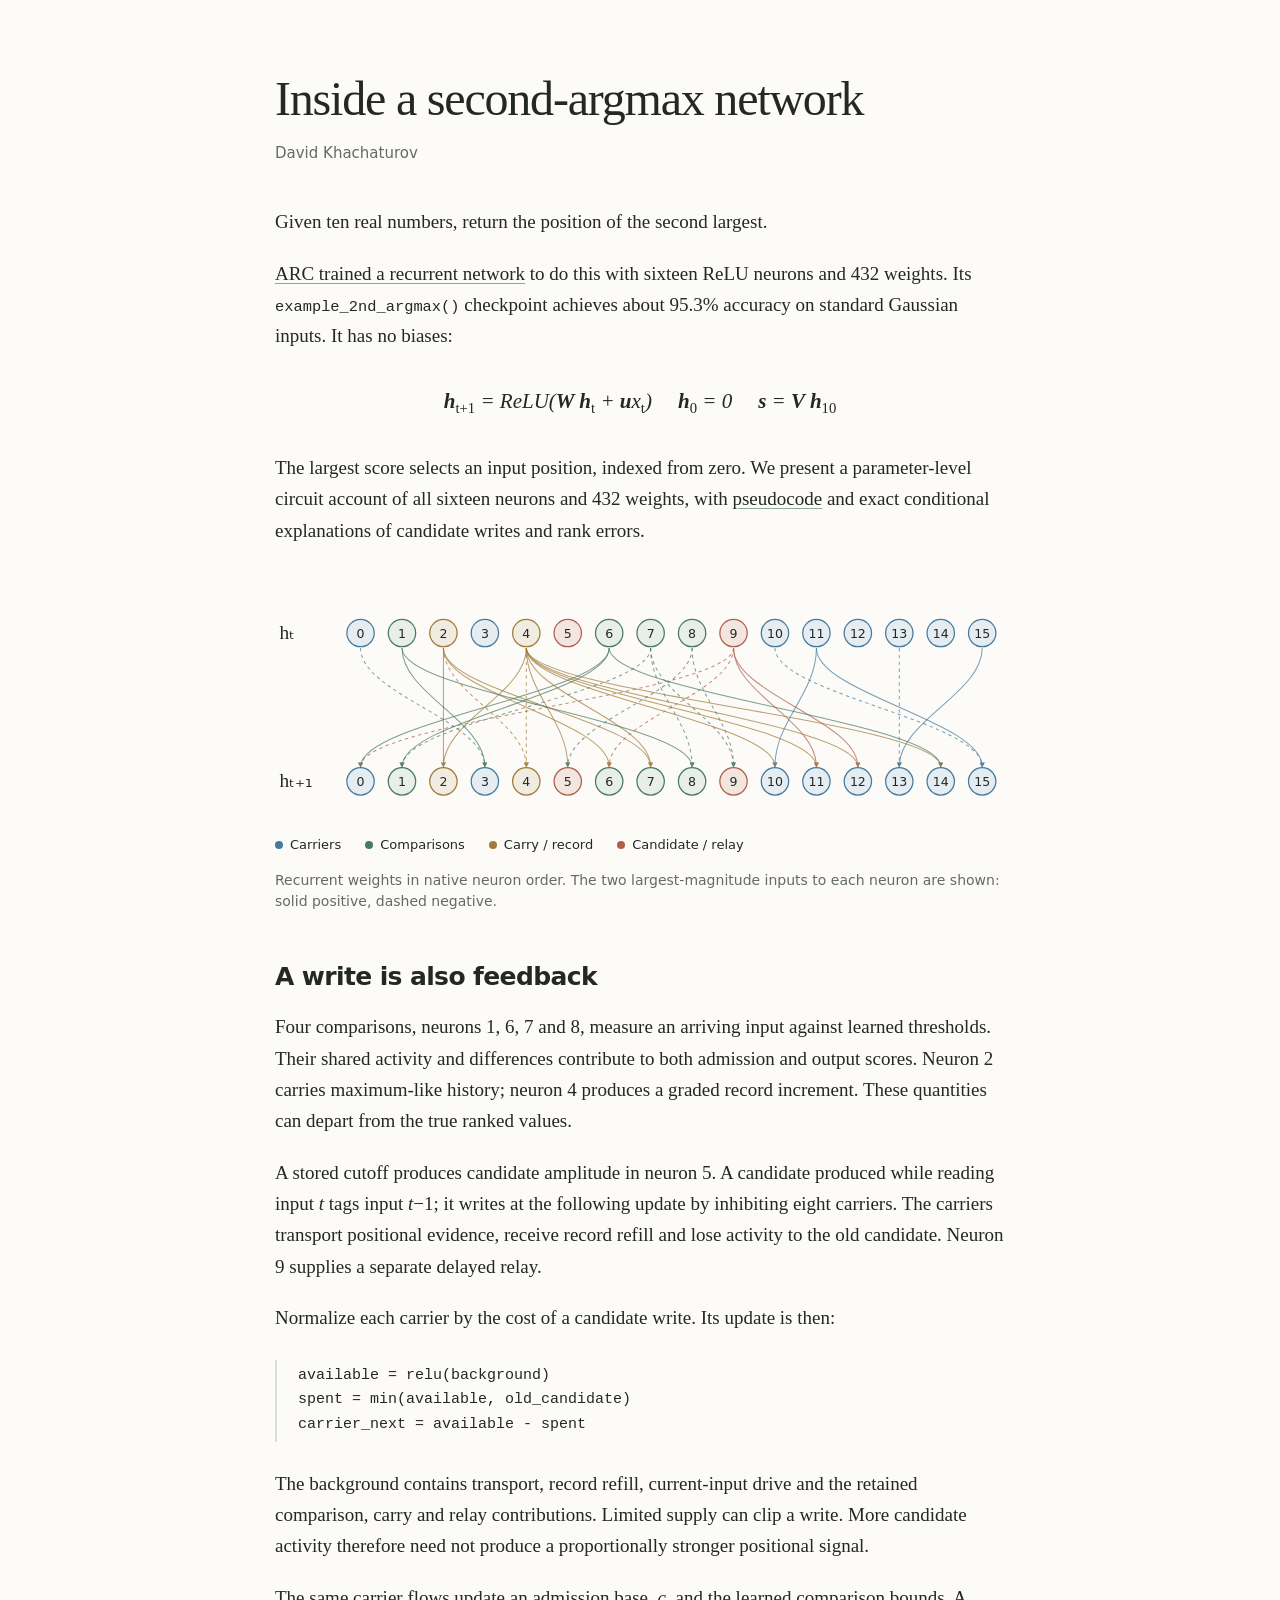
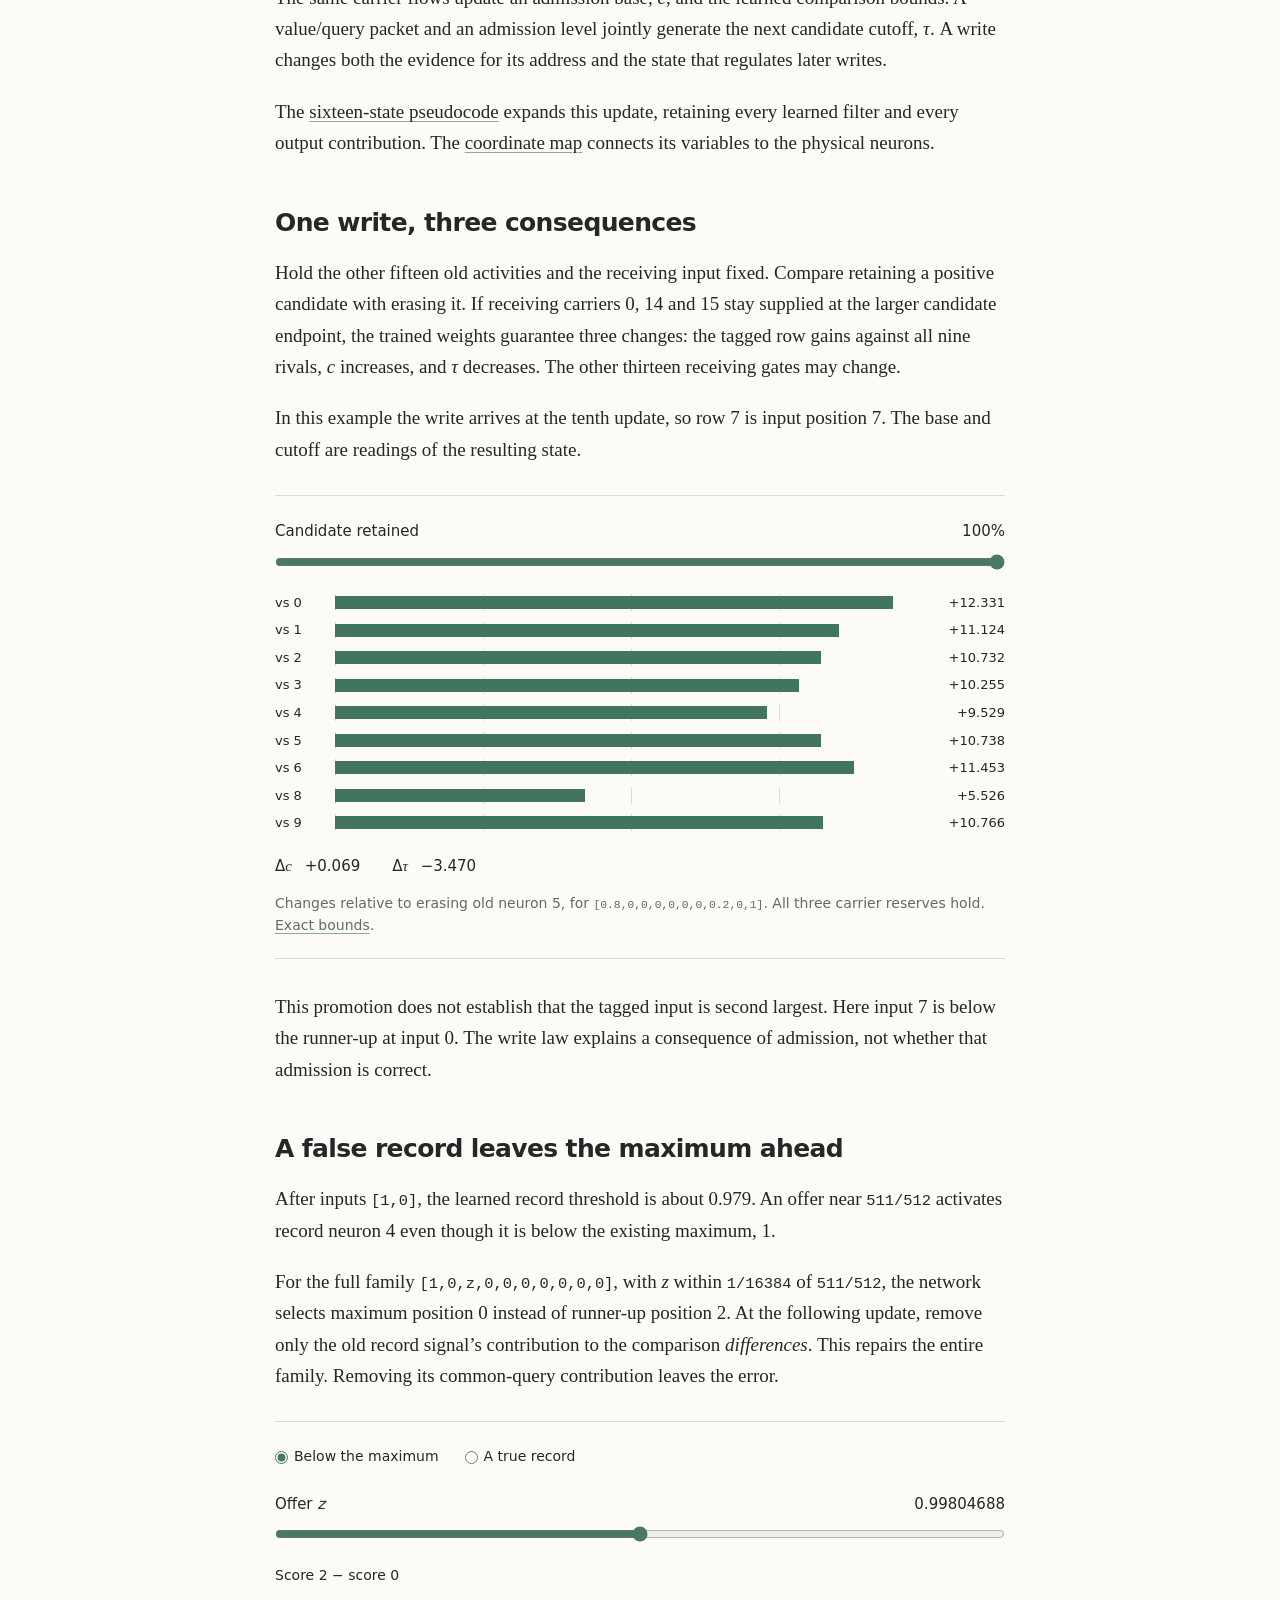
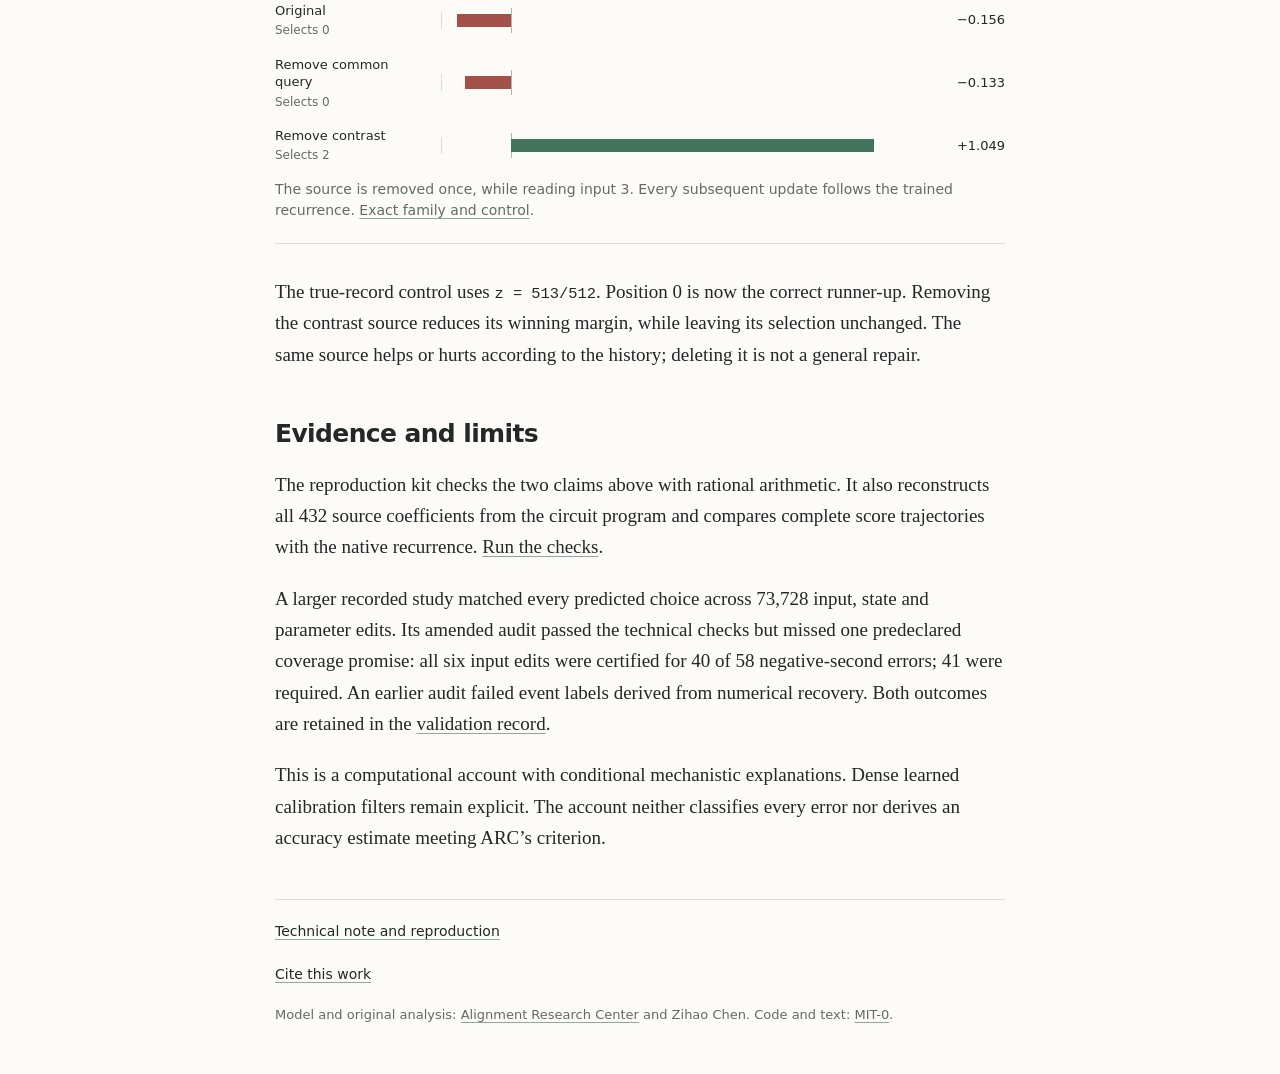
==== index.html @ 30d35ba6 "Prepare circuit account for publication" ====
<!doctype html>
<html lang="en">
<head>
  <meta charset="utf-8">
  <meta name="viewport" content="width=device-width, initial-scale=1">
  <meta name="description" content="A circuit account of ARC's 432-parameter recurrent network, with two causal experiments and exact conditional proofs.">
  <title>Inside a second-argmax network</title>
  <link rel="stylesheet" href="assets/style.css?v=3">
  <script type="module" src="assets/article.mjs?v=1"></script>
</head>
<body>
<main>
  <header>
    <h1>Inside a second-argmax network</h1>
    <p class="byline">David Khachaturov</p>
  </header>

  <p>Given ten real numbers, return the position of the second largest.</p>
  <p><a href="https://www.alignment.org/blog/algzoo-uninterpreted-models-with-fewer-than-1-500-parameters/">ARC trained a recurrent network</a> to do this with sixteen ReLU neurons and 432 weights. Its <code>example_2nd_argmax()</code> checkpoint achieves about 95.3% accuracy on standard Gaussian inputs. It has no biases:</p>
  <div class="equation" role="math" aria-label="h at t plus one equals ReLU of W h at t plus u x at t. Initial state zero. Scores equal V h after ten inputs.">
    <span><b>h</b><sub>t+1</sub> = ReLU(<b>W h</b><sub>t</sub> + <b>u</b>x<sub>t</sub>)</span>
    <span><b>h</b><sub>0</sub> = 0</span>
    <span><b>s</b> = <b>V h</b><sub>10</sub></span>
  </div>
  <p>The largest score selects an input position, indexed from zero. We present a parameter-level circuit account of all sixteen neurons and 432 weights, with <a href="pseudocode.html">pseudocode</a> and exact conditional explanations of candidate writes and rank errors.</p>

  <figure class="circuit-figure">
    <img src="assets/recurrent.svg" width="640" height="220" alt="The sixteen neurons in native order at two consecutive updates, connected by their two largest incoming recurrent weights. Solid arrows are positive and dashed arrows negative.">
    <ul class="legend" aria-label="Neuron roles">
      <li><i class="carrier"></i>Carriers</li>
      <li><i class="comparison"></i>Comparisons</li>
      <li><i class="memory"></i>Carry / record</li>
      <li><i class="candidate"></i>Candidate / relay</li>
    </ul>
    <figcaption>Recurrent weights in native neuron order. The two largest-magnitude inputs to each neuron are shown: solid positive, dashed negative.</figcaption>
  </figure>

  <h2>A write is also feedback</h2>
  <p>Four comparisons, neurons 1, 6, 7 and 8, measure an arriving input against learned thresholds. Their shared activity and differences contribute to both admission and output scores. Neuron 2 carries maximum-like history; neuron 4 produces a graded record increment. These quantities can depart from the true ranked values.</p>
  <p>A stored cutoff produces candidate amplitude in neuron 5. A candidate produced while reading input <i>t</i> tags input <i>t</i>−1; it writes at the following update by inhibiting eight carriers. The carriers transport positional evidence, receive record refill and lose activity to the old candidate. Neuron 9 supplies a separate delayed relay.</p>

  <p>Normalize each carrier by the cost of a candidate write. Its update is then:</p>
  <pre><code>available = relu(background)
spent = min(available, old_candidate)
carrier_next = available - spent</code></pre>
  <p>The background contains transport, record refill, current-input drive and the retained comparison, carry and relay contributions. Limited supply can clip a write. More candidate activity therefore need not produce a proportionally stronger positional signal.</p>
  <p>The same carrier flows update an admission base, <i>c</i>, and the learned comparison bounds. A value/query packet and an admission level jointly generate the next candidate cutoff, <i>τ</i>. A write changes both the evidence for its address and the state that regulates later writes.</p>
  <p>The <a href="pseudocode.html">sixteen-state pseudocode</a> expands this update, retaining every learned filter and every output contribution. The <a href="technical.html#coordinates">coordinate map</a> connects its variables to the physical neurons.</p>

  <h2>One write, three consequences</h2>
  <p>Hold the other fifteen old activities and the receiving input fixed. Compare retaining a positive candidate with erasing it. If receiving carriers 0, 14 and 15 stay supplied at the larger candidate endpoint, the trained weights guarantee three changes: the tagged row gains against all nine rivals, <i>c</i> increases, and <i>τ</i> decreases. The other thirteen receiving gates may change.</p>
  <p>In this example the write arrives at the tenth update, so row 7 is input position 7. The base and cutoff are readings of the resulting state.</p>

  <figure class="experiment" id="write-example">
    <div class="control-line">
      <label for="retention">Candidate retained</label>
      <output id="retention-value" for="retention">100%</output>
    </div>
    <input id="retention" type="range" min="0" max="100" value="100" step="1">
    <div id="write-chart" class="bar-chart" aria-label="Changes in row seven's margin against all nine other outputs"></div>
    <p class="field-readings"><span>Δ<i>c</i> <output id="base-change"></output></span><span>Δ<i>τ</i> <output id="cutoff-change"></output></span></p>
    <figcaption>Changes relative to erasing old neuron 5, for <code>[0.8,0,0,0,0,0,0,0.2,0,1]</code>. All three carrier reserves hold. <a href="technical.html#write-law">Exact bounds</a>.</figcaption>
    <noscript><p>The proof and fixed examples are available in the reproduction kit. JavaScript enables the controls.</p></noscript>
  </figure>

  <p>This promotion does not establish that the tagged input is second largest. Here input 7 is below the runner-up at input 0. The write law explains a consequence of admission, not whether that admission is correct.</p>

  <h2>A false record leaves the maximum ahead</h2>
  <p>After inputs <code>[1,0]</code>, the learned record threshold is about 0.979. An offer near <code>511/512</code> activates record neuron 4 even though it is below the existing maximum, 1.</p>
  <p>For the full family <code>[1,0,z,0,0,0,0,0,0,0]</code>, with <i>z</i> within <code>1/16384</code> of <code>511/512</code>, the network selects maximum position 0 instead of runner-up position 2. At the following update, remove only the old record signal’s contribution to the comparison <em>differences</em>. This repairs the entire family. Removing its common-query contribution leaves the error.</p>

  <figure class="experiment" id="record-example">
    <fieldset class="case-picker">
      <legend class="visually-hidden">Offer type</legend>
      <label><input type="radio" name="offer-case" value="false" checked>Below the maximum</label>
      <label><input type="radio" name="offer-case" value="true">A true record</label>
    </fieldset>
    <div class="control-line">
      <label for="offer">Offer <i>z</i></label>
      <output id="offer-value" for="offer">0.99804688</output>
    </div>
    <input id="offer" type="range" min="-1" max="1" value="0" step="0.01">
    <p class="chart-caption" id="record-margin-label">Score 2 − score 0</p>
    <div id="record-chart" class="bar-chart policy-chart" aria-label="Original, common-query-cut and contrast-cut outcomes"></div>
    <figcaption>The source is removed once, while reading input 3. Every subsequent update follows the trained recurrence. <a href="technical.html#false-record">Exact family and control</a>.</figcaption>
  </figure>

  <p>The true-record control uses <code>z = 513/512</code>. Position 0 is now the correct runner-up. Removing the contrast source reduces its winning margin, while leaving its selection unchanged. The same source helps or hurts according to the history; deleting it is not a general repair.</p>

  <h2>Evidence and limits</h2>
  <p>The reproduction kit checks the two claims above with rational arithmetic. It also reconstructs all 432 source coefficients from the circuit program and compares complete score trajectories with the native recurrence. <a href="technical.html#reproduce">Run the checks</a>.</p>
  <p>A larger recorded study matched every predicted choice across 73,728 input, state and parameter edits. Its amended audit passed the technical checks but missed one predeclared coverage promise: all six input edits were certified for 40 of 58 negative-second errors; 41 were required. An earlier audit failed event labels derived from numerical recovery. Both outcomes are retained in the <a href="technical.html#validation">validation record</a>.</p>
  <p>This is a computational account with conditional mechanistic explanations. Dense learned calibration filters remain explicit. The account neither classifies every error nor derives an accuracy estimate meeting ARC’s criterion.</p>

  <footer>
    <p><a href="technical.html">Technical note and reproduction</a></p>
    <details class="citation" id="citation">
      <summary>Cite this work</summary>
      <pre id="citation-text"><code>@misc{khachaturov2026secondargmax,
  author = {Khachaturov, David},
  title = {Inside a second-argmax network},
  year = {2026},
  howpublished = {Code and research note}
}</code></pre>
      <button id="copy-citation" type="button">Copy BibTeX</button>
      <a href="CITATION.bib" download>Download</a>
      <span id="citation-status" role="status"></span>
    </details>
    <p class="source-note">Model and original analysis: <a href="https://github.com/alignment-research-center/alg-zoo">Alignment Research Center</a> and Zihao Chen. Code and text: <a href="LICENSE">MIT-0</a>.</p>
  </footer>
</main>
</body>
</html>
---- assets/style.css ----
:root{color-scheme:light;--paper:#fcfbf8;--ink:#232826;--muted:#646a65;--line:#d9ddd6;--carrier:#447a9c;--comparison:#497963;--memory:#a17b38;--candidate:#b05e4d;--positive:#42755d;--negative:#a35048}
*{box-sizing:border-box}
html{background:var(--paper);scroll-behavior:auto}
body{margin:0;color:var(--ink);font:19px/1.65 Georgia,"Times New Roman",serif;text-rendering:optimizeLegibility}
main{width:min(100% - 44px,730px);margin:72px auto 48px}
header{margin-bottom:42px}
h1{font-size:clamp(34px,5.5vw,48px);font-weight:normal;line-height:1.12;letter-spacing:-.025em;margin:0 0 16px;max-width:680px}
.byline{font:15px/1.5 system-ui,sans-serif;color:var(--muted);margin:0}
h2{font:600 25px/1.3 system-ui,sans-serif;letter-spacing:-.025em;margin:48px 0 18px}
p{margin:0 0 20px}
a{color:inherit;text-decoration-thickness:1px;text-underline-offset:3px;text-decoration-color:#8eaaa0}
a:hover{text-decoration-color:var(--ink)}
a:focus-visible,button:focus-visible,input:focus-visible,summary:focus-visible{outline:2px solid var(--comparison);outline-offset:5px}
code{font: .81em/1.5 ui-monospace,SFMono-Regular,Consolas,monospace;overflow-wrap:anywhere}
pre{font:15px/1.65 ui-monospace,SFMono-Regular,Consolas,monospace;border-left:2px solid var(--line);margin:26px 0;padding:4px 0 4px 21px;overflow-x:auto}
pre code{font:inherit;overflow-wrap:normal}
.equation{display:flex;justify-content:center;align-items:baseline;flex-wrap:wrap;gap:12px 26px;margin:32px 0;font-size:21px;font-style:italic}
.equation span{white-space:nowrap}
.equation b{font-weight:600}.equation sub{font-size:.7em;font-style:normal}
figure{margin:30px 0 32px}
figcaption{font:14px/1.55 system-ui,sans-serif;color:var(--muted);margin-top:15px}
.circuit-figure img{width:100%;height:auto;display:block}
.legend{display:flex;gap:9px 24px;flex-wrap:wrap;list-style:none;margin:8px 0 0;padding:0;font:13px/1.5 system-ui,sans-serif}
.legend li{display:flex;gap:7px;align-items:center}
.legend i{display:block;width:8px;height:8px;border-radius:50%;background:var(--carrier)}
.legend .comparison{background:var(--comparison)}.legend .memory{background:var(--memory)}.legend .candidate{background:var(--candidate)}
.experiment{font-family:system-ui,sans-serif;border-top:1px solid var(--line);border-bottom:1px solid var(--line);padding:23px 0 21px}
.control-line{display:flex;align-items:baseline;justify-content:space-between;gap:14px;font-size:15px;margin-bottom:7px}
output,.value{font-variant-numeric:tabular-nums}
input[type=range]{display:block;width:100%;margin:10px 0 24px;accent-color:var(--comparison);cursor:pointer}
input[type=range][hidden]{display:none}
.bar-chart{display:grid;gap:10px;margin:0}
.bar-row{display:grid;grid-template-columns:48px minmax(0,1fr) 66px;align-items:center;gap:12px;font-size:13px;line-height:1.35}
.bar-track{position:relative;height:17px;background:linear-gradient(to right,var(--line) 1px,transparent 1px);background-size:25% 100%}
.bar-fill{position:absolute;top:2px;height:13px;background:var(--positive);min-width:0}
.bar-fill.negative{background:var(--negative)}
.bar-row .value{text-align:right}
.field-readings{display:flex;flex-wrap:wrap;gap:12px 32px;font-size:15px;margin:22px 0 0}
.field-readings output{margin-left:8px}
.field-readings i{font-family:Georgia,serif}
.case-picker{display:flex;flex-wrap:wrap;gap:12px 26px;border:0;padding:0;margin:0 0 23px;font-size:14px}
.case-picker label{display:flex;align-items:center;gap:6px;cursor:pointer}
input[type=radio]{accent-color:var(--comparison);margin:0}
.chart-caption{font:14px/1.4 system-ui,sans-serif;margin:0 0 16px}
.policy-chart{gap:17px}
.policy-chart .bar-row{grid-template-columns:154px minmax(0,1fr) 68px}
.policy-chart .bar-track{background:none;border-left:1px solid var(--line)}
.zero-line{position:absolute;width:1px;top:-4px;bottom:-4px;background:#aeb6af}
.policy-label small{display:block;color:var(--muted);font-size:12px;margin-top:3px}
footer{border-top:1px solid var(--line);margin-top:46px;padding-top:20px;font:14px/1.6 system-ui,sans-serif}
footer p{margin:0 0 20px}
.citation{margin:0 0 20px}
summary{cursor:pointer;text-decoration:underline;text-decoration-color:#8eaaa0;text-underline-offset:3px;list-style:none;width:fit-content}
summary::-webkit-details-marker{display:none}
.citation pre{font-size:12px;white-space:pre-wrap;overflow-wrap:anywhere;margin:18px 0 14px;padding-left:14px}
button{font:inherit;color:inherit;background:none;border:0;text-decoration:underline;text-decoration-color:#8eaaa0;text-underline-offset:3px;cursor:pointer;padding:0;margin-right:15px}
#citation-status{margin-left:10px;color:var(--muted)}
.source-note{color:var(--muted);font-size:13px;margin-bottom:0}
.visually-hidden{position:absolute;width:1px;height:1px;padding:0;margin:-1px;overflow:hidden;clip:rect(0,0,0,0);white-space:nowrap;border:0}
.load-error{color:var(--negative);font-size:15px;line-height:1.5}
.technical h1{font-size:36px}.technical h2{font-size:23px}.technical h3{font:600 18px/1.4 system-ui,sans-serif;margin:30px 0 12px}
.technical table{border-collapse:collapse;font:14px/1.5 system-ui,sans-serif;width:100%;margin:22px 0}
.technical th,.technical td{text-align:left;vertical-align:top;border-bottom:1px solid var(--line);padding:9px 10px 9px 0}
.technical th{font-weight:600}.technical td:last-child,.technical th:last-child{padding-right:0}
.pseudocode pre{font-size:14px;line-height:1.7}
@media(max-width:520px){body{font-size:18px}main{width:calc(100% - 36px);margin:38px auto}header{margin-bottom:32px}h2{font-size:23px;margin-top:38px}.equation{font-size:18px;gap:8px 17px}.bar-row{grid-template-columns:42px minmax(0,1fr) 58px;gap:8px;font-size:12px}.policy-chart .bar-row{grid-template-columns:110px minmax(0,1fr) 58px}.legend{gap:8px 18px}.experiment{padding:20px 0}.technical table{font-size:12px}}
@media(prefers-reduced-motion:reduce){html{scroll-behavior:auto}}
@media print{body{background:white;font-size:12pt}main{width:100%;margin:0}h1{font-size:27pt}h2{break-after:avoid;font-size:17pt}figure{break-inside:avoid}.control-line,input[type=range],.case-picker,button{display:none}a{color:inherit}.citation{display:block}}
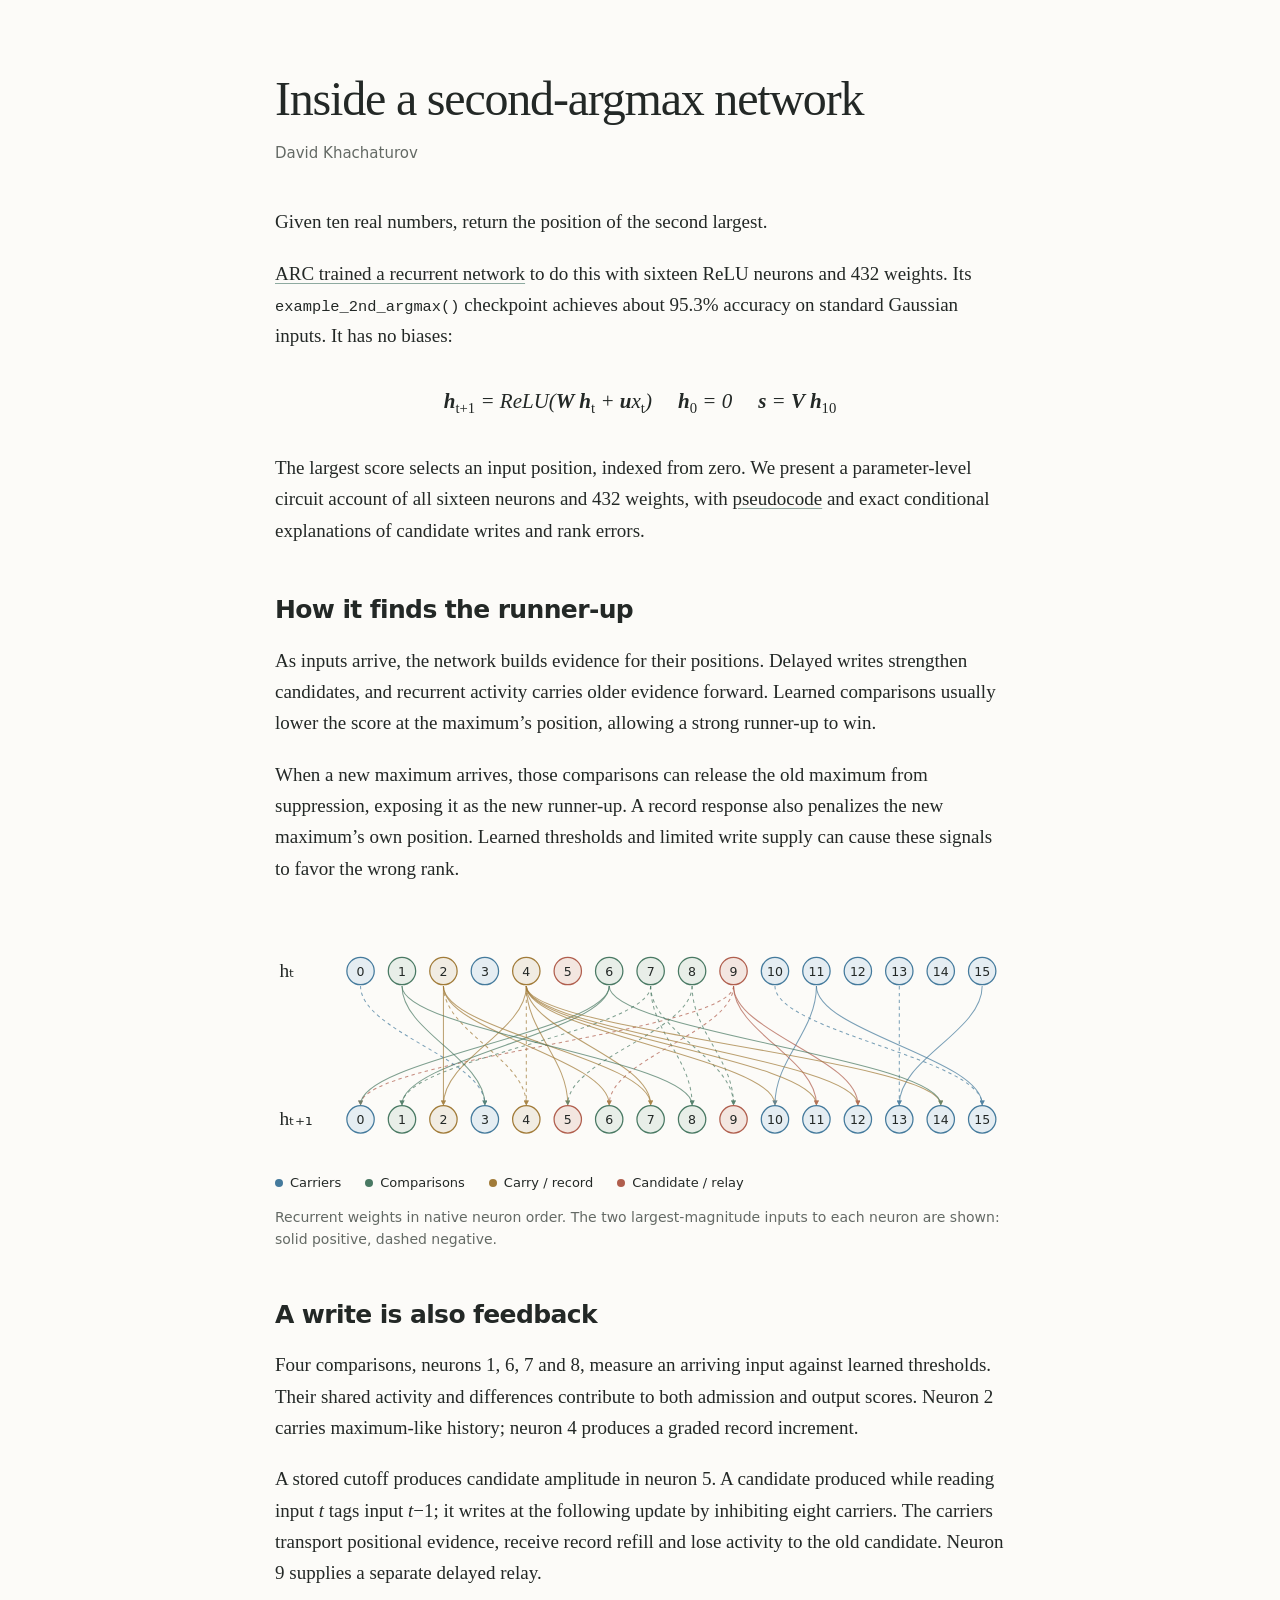
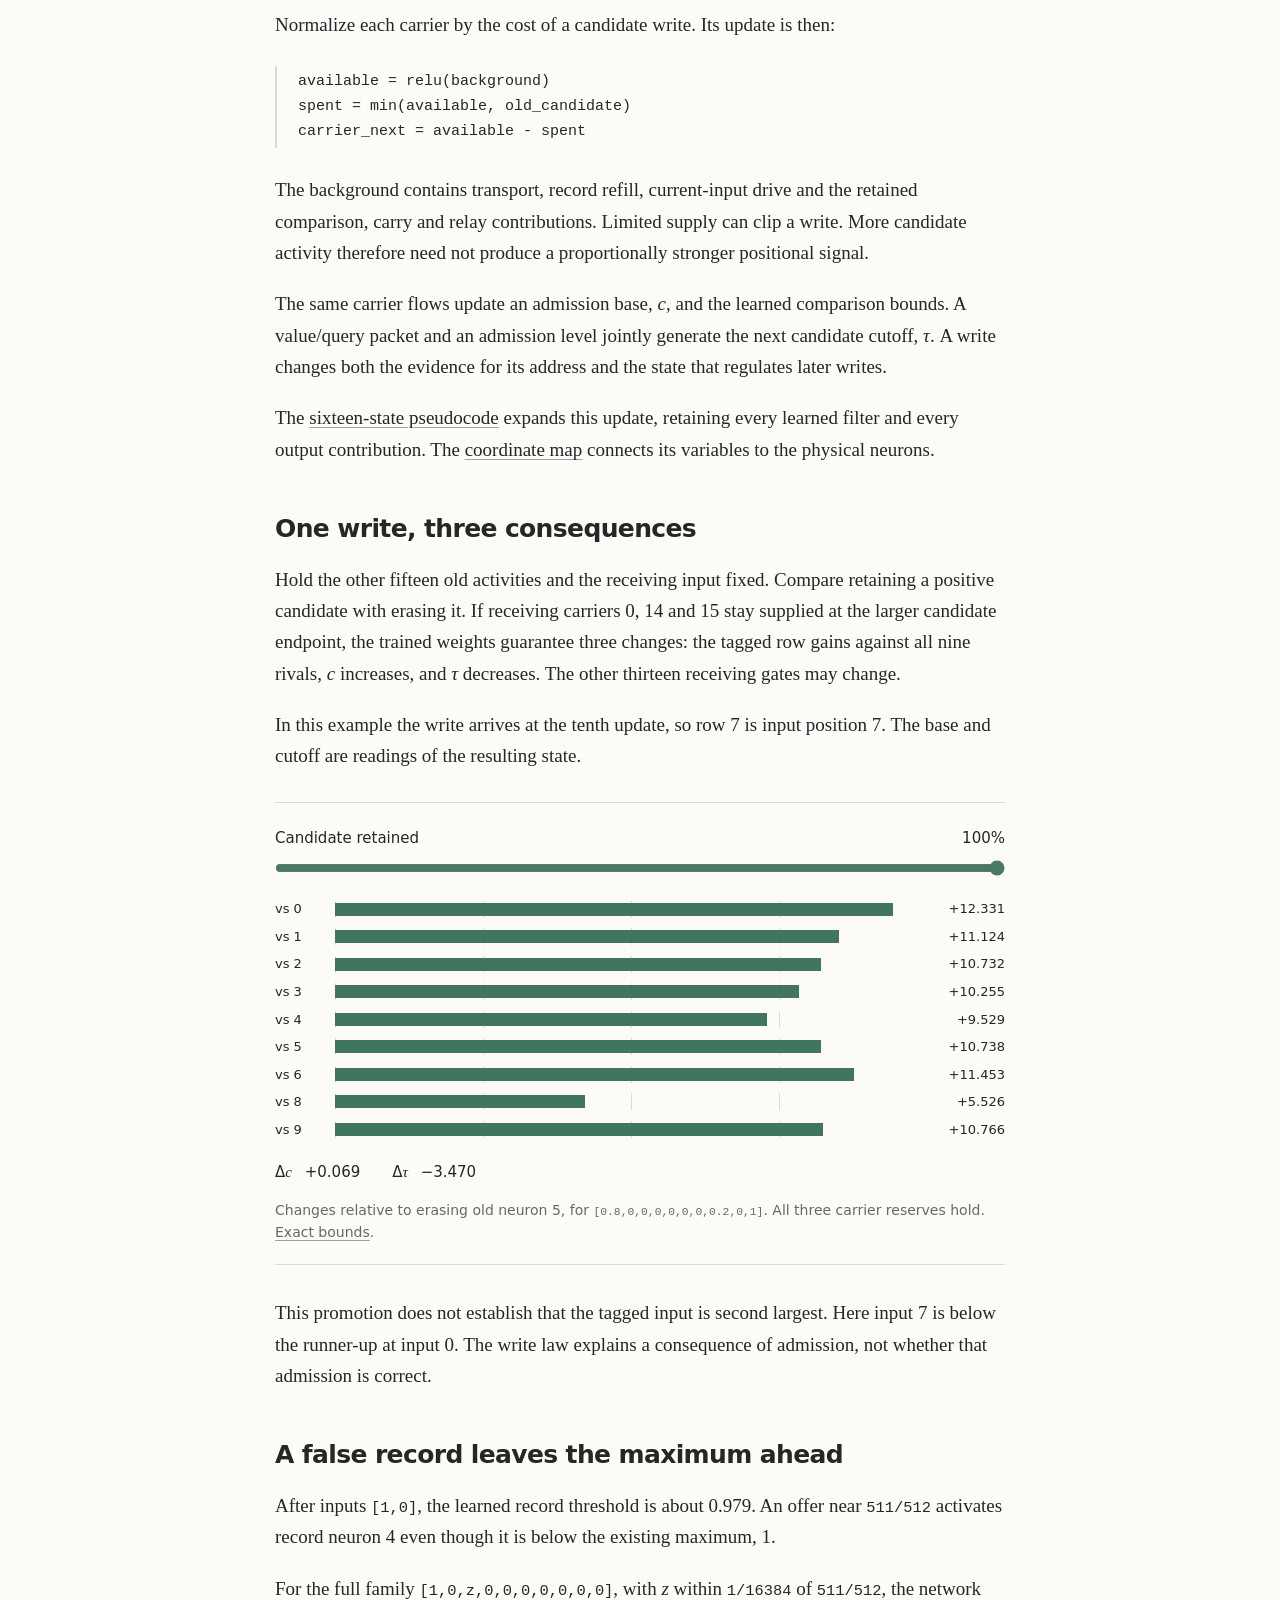
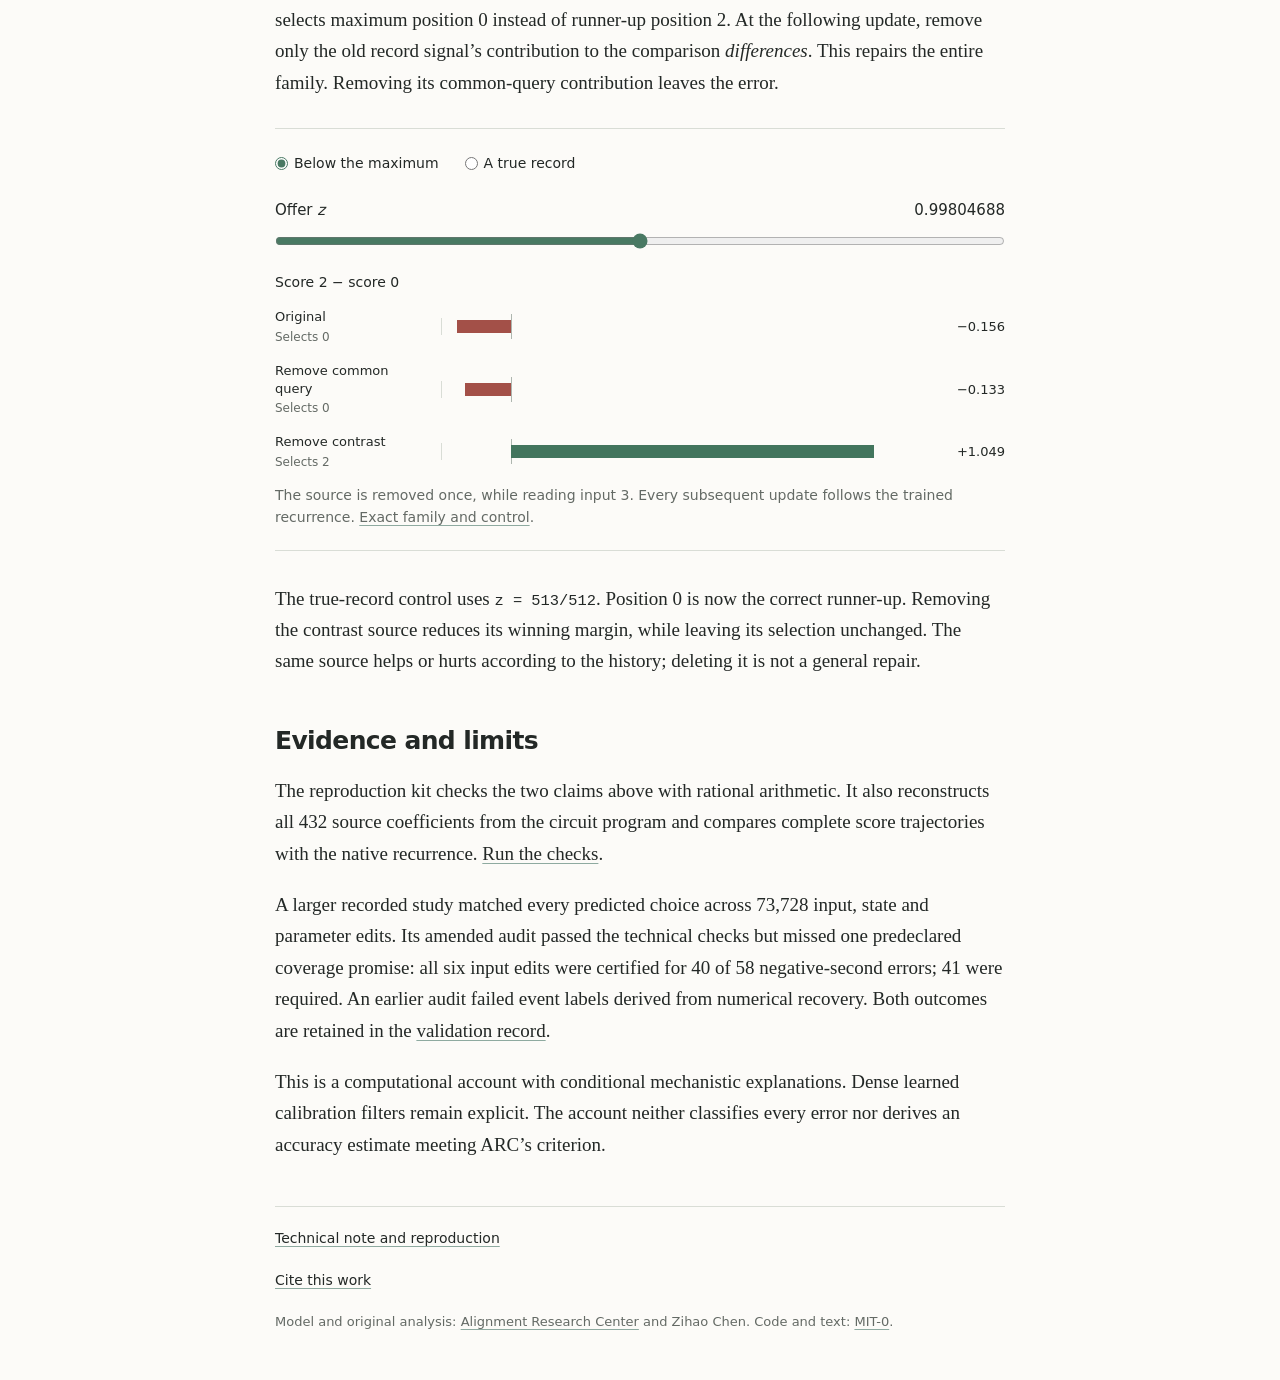
==== commit d13d8a34: "Explain ranking strategy before circuit details" ====
--- a/index.html
+++ b/index.html
@@ -24,6 +24,10 @@
   </div>
   <p>The largest score selects an input position, indexed from zero. We present a parameter-level circuit account of all sixteen neurons and 432 weights, with <a href="pseudocode.html">pseudocode</a> and exact conditional explanations of candidate writes and rank errors.</p>
 
+  <h2 id="overview">How it finds the runner-up</h2>
+  <p>As inputs arrive, the network builds evidence for their positions. Delayed writes strengthen candidates, and recurrent activity carries older evidence forward. Learned comparisons usually lower the score at the maximum’s position, allowing a strong runner-up to win.</p>
+  <p>When a new maximum arrives, those comparisons can release the old maximum from suppression, exposing it as the new runner-up. A record response also penalizes the new maximum’s own position. Learned thresholds and limited write supply can cause these signals to favor the wrong rank.</p>
+
   <figure class="circuit-figure">
     <img src="assets/recurrent.svg" width="640" height="220" alt="The sixteen neurons in native order at two consecutive updates, connected by their two largest incoming recurrent weights. Solid arrows are positive and dashed arrows negative.">
     <ul class="legend" aria-label="Neuron roles">
@@ -36,7 +40,7 @@
   </figure>
 
   <h2>A write is also feedback</h2>
-  <p>Four comparisons, neurons 1, 6, 7 and 8, measure an arriving input against learned thresholds. Their shared activity and differences contribute to both admission and output scores. Neuron 2 carries maximum-like history; neuron 4 produces a graded record increment. These quantities can depart from the true ranked values.</p>
+  <p>Four comparisons, neurons 1, 6, 7 and 8, measure an arriving input against learned thresholds. Their shared activity and differences contribute to both admission and output scores. Neuron 2 carries maximum-like history; neuron 4 produces a graded record increment.</p>
   <p>A stored cutoff produces candidate amplitude in neuron 5. A candidate produced while reading input <i>t</i> tags input <i>t</i>−1; it writes at the following update by inhibiting eight carriers. The carriers transport positional evidence, receive record refill and lose activity to the old candidate. Neuron 9 supplies a separate delayed relay.</p>
 
   <p>Normalize each carrier by the cost of a candidate write. Its update is then:</p>
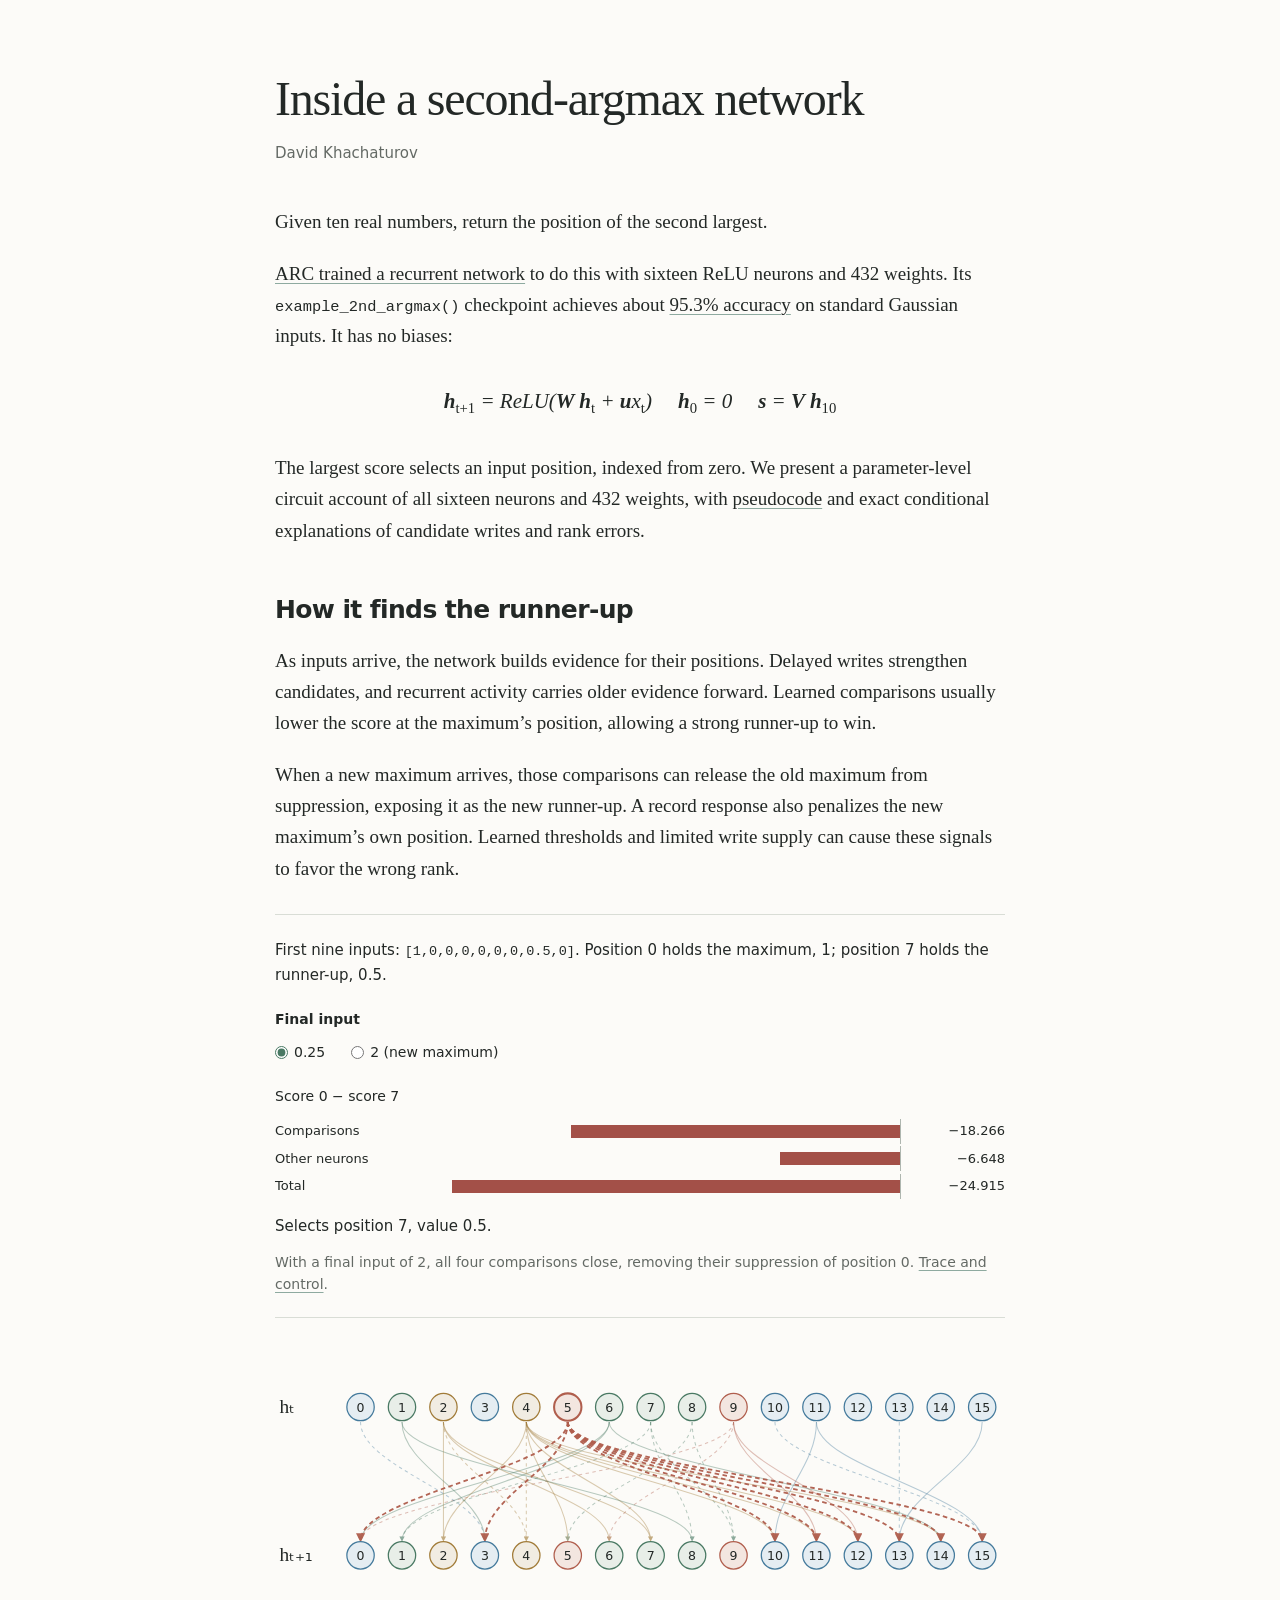
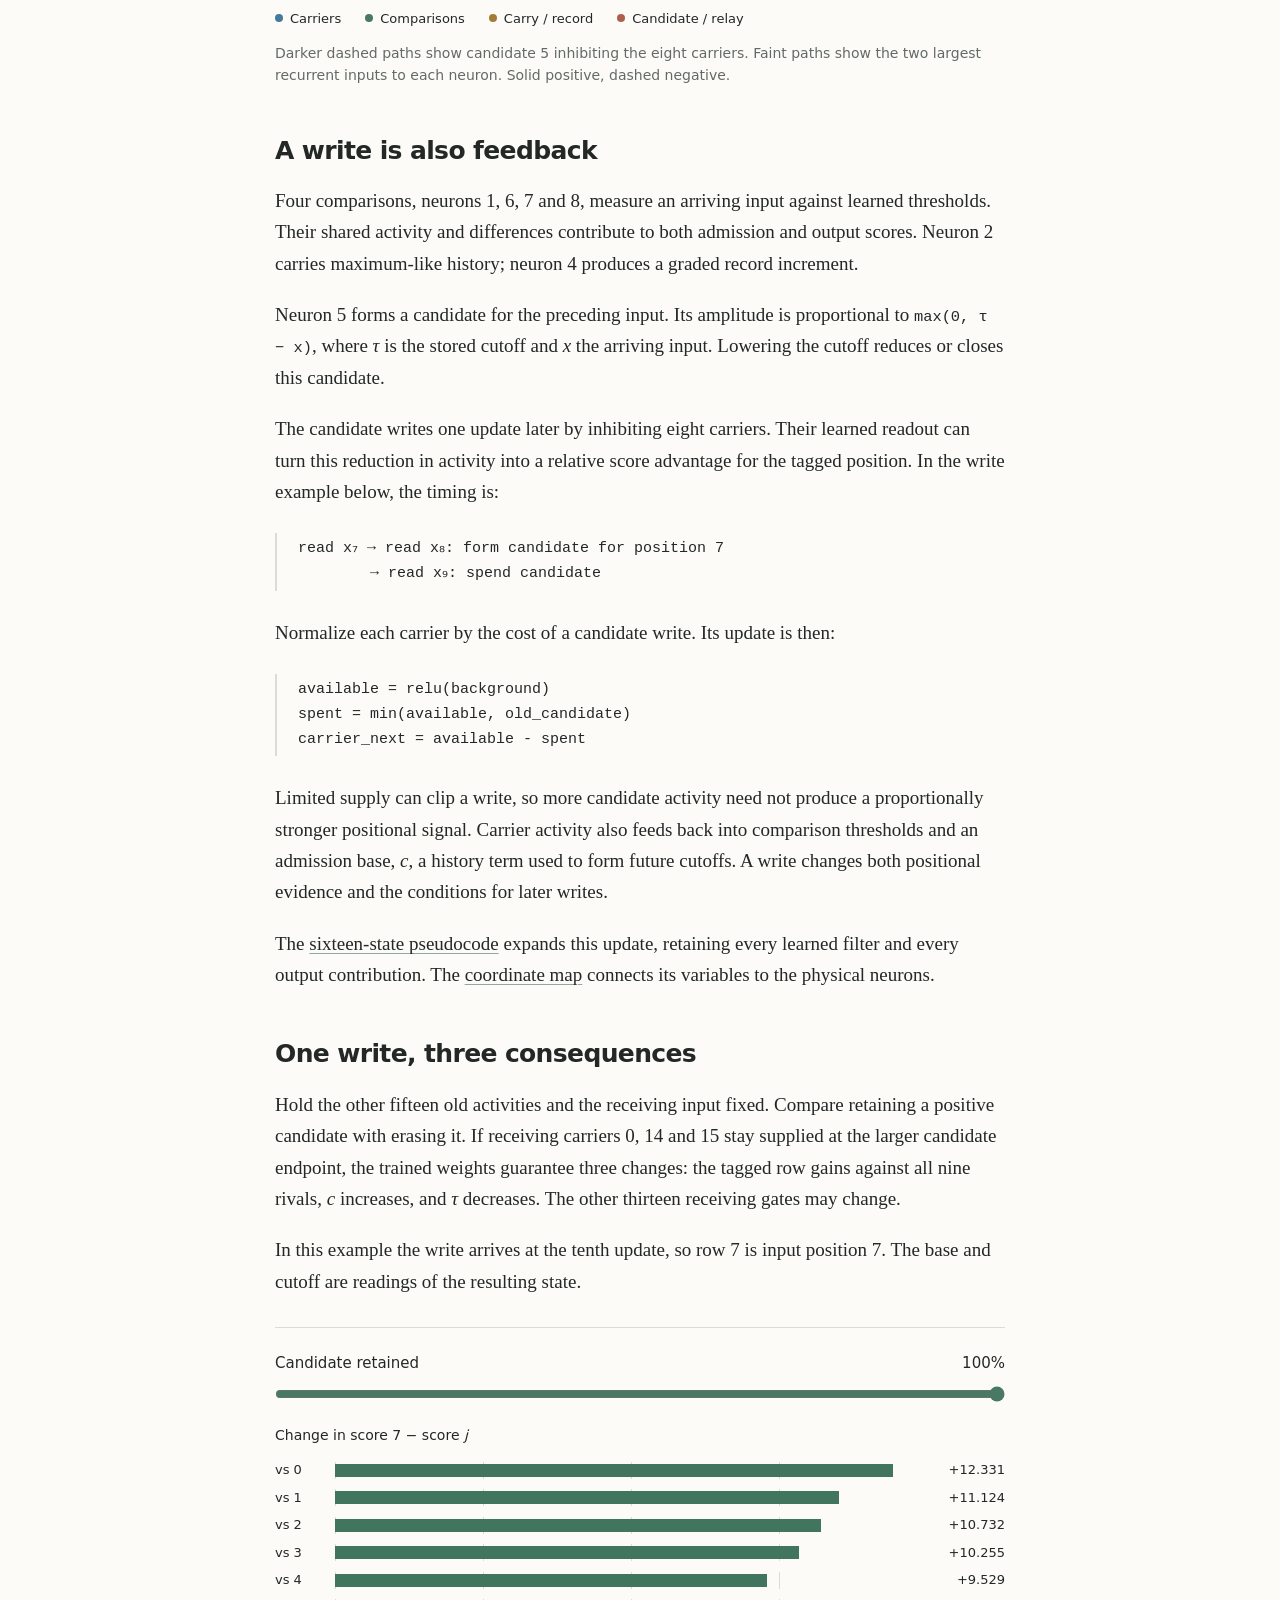
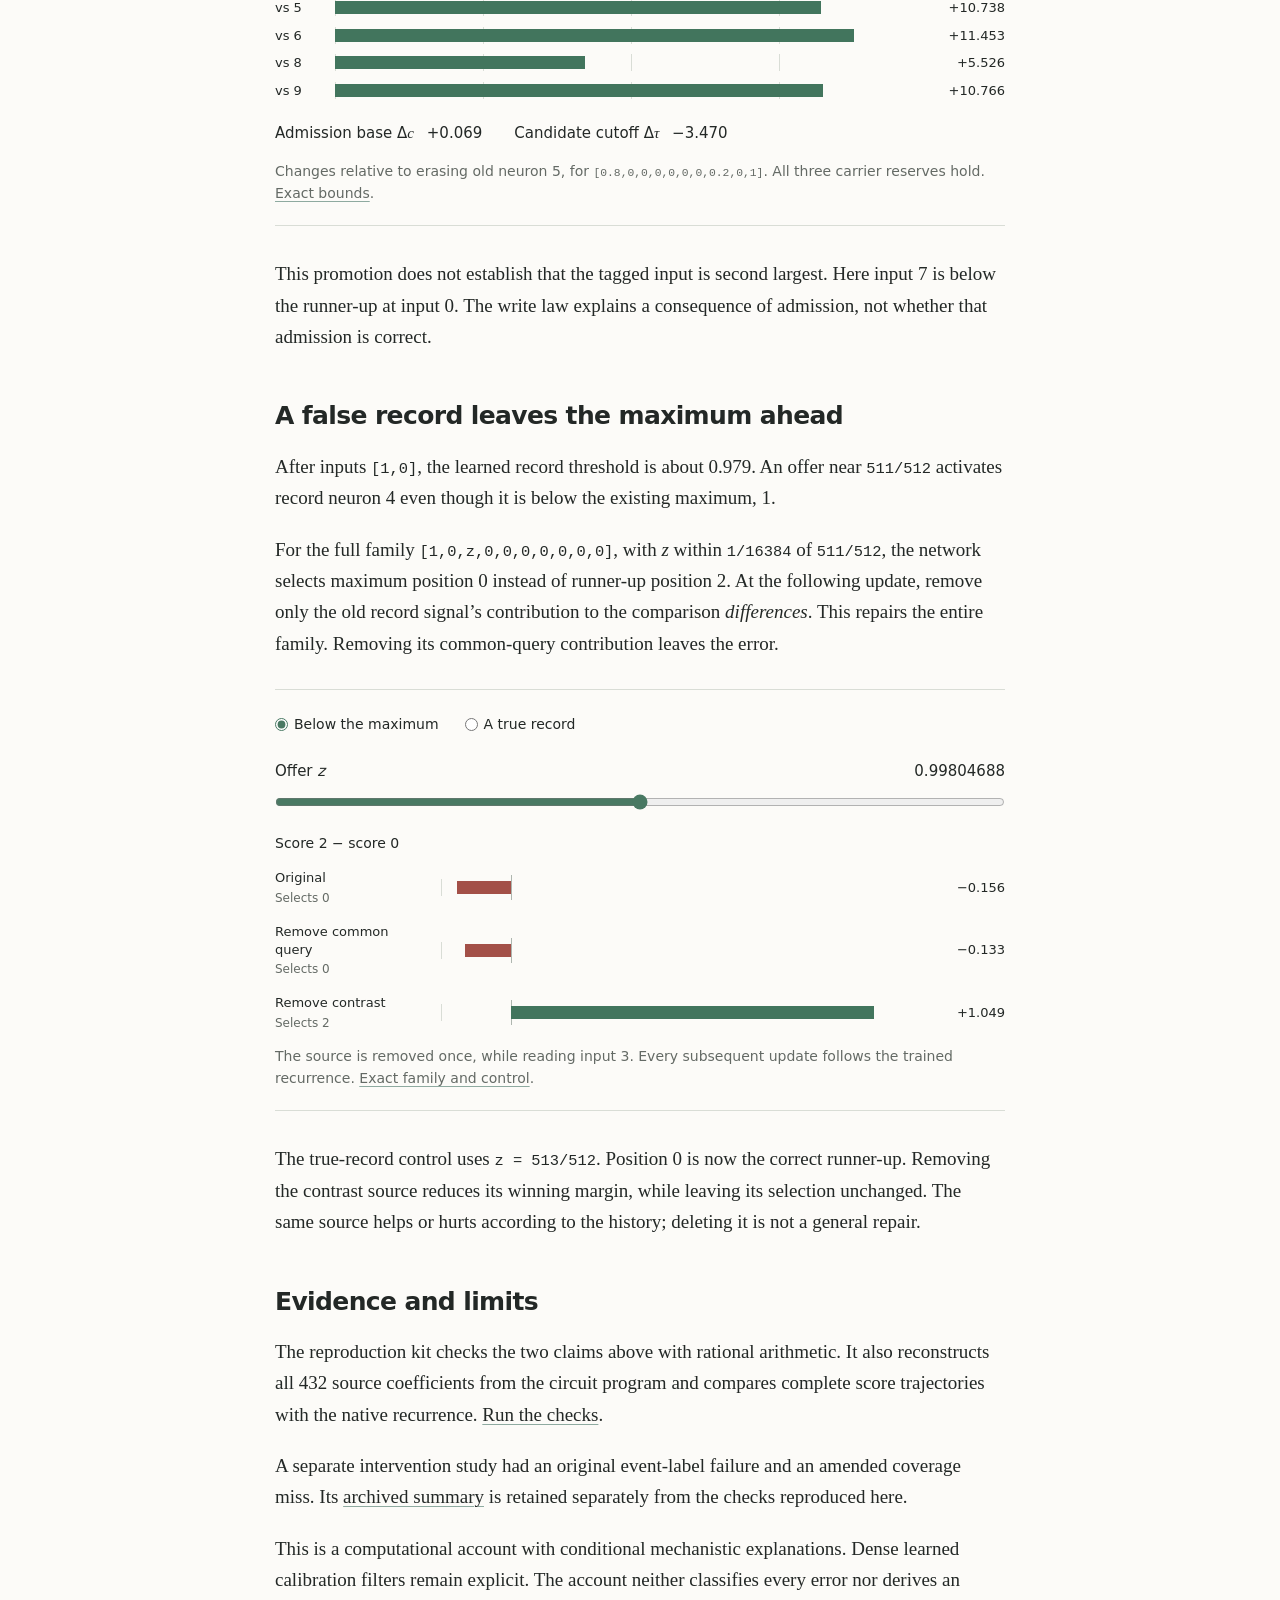
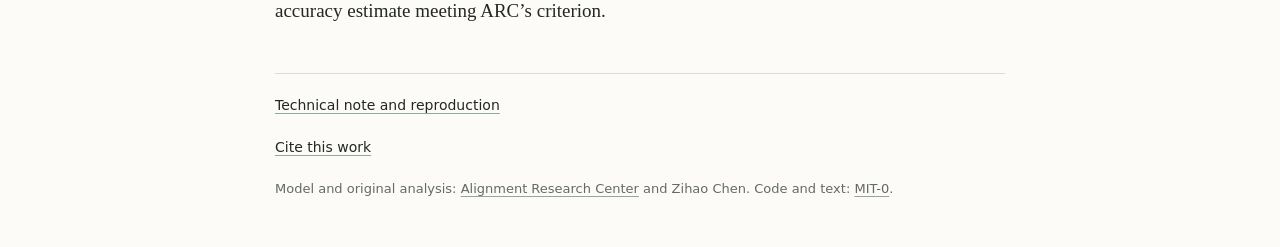
==== commit 158a364b: "Connect circuit overview to verified examples and evidence" ====
--- a/index.html
+++ b/index.html
@@ -5,8 +5,8 @@
   <meta name="viewport" content="width=device-width, initial-scale=1">
   <meta name="description" content="A circuit account of ARC's 432-parameter recurrent network, with two causal experiments and exact conditional proofs.">
   <title>Inside a second-argmax network</title>
-  <link rel="stylesheet" href="assets/style.css?v=3">
-  <script type="module" src="assets/article.mjs?v=1"></script>
+  <link rel="stylesheet" href="assets/style.css?v=4">
+  <script type="module" src="assets/article.mjs?v=3"></script>
 </head>
 <body>
 <main>
@@ -16,7 +16,7 @@
   </header>
 
   <p>Given ten real numbers, return the position of the second largest.</p>
-  <p><a href="https://www.alignment.org/blog/algzoo-uninterpreted-models-with-fewer-than-1-500-parameters/">ARC trained a recurrent network</a> to do this with sixteen ReLU neurons and 432 weights. Its <code>example_2nd_argmax()</code> checkpoint achieves about 95.3% accuracy on standard Gaussian inputs. It has no biases:</p>
+  <p><a href="https://www.alignment.org/blog/algzoo-uninterpreted-models-with-fewer-than-1-500-parameters/">ARC trained a recurrent network</a> to do this with sixteen ReLU neurons and 432 weights. Its <code>example_2nd_argmax()</code> checkpoint achieves about <a href="technical.html#accuracy">95.3% accuracy</a> on standard Gaussian inputs. It has no biases:</p>
   <div class="equation" role="math" aria-label="h at t plus one equals ReLU of W h at t plus u x at t. Initial state zero. Scores equal V h after ten inputs.">
     <span><b>h</b><sub>t+1</sub> = ReLU(<b>W h</b><sub>t</sub> + <b>u</b>x<sub>t</sub>)</span>
     <span><b>h</b><sub>0</sub> = 0</span>
@@ -28,27 +28,43 @@
   <p>As inputs arrive, the network builds evidence for their positions. Delayed writes strengthen candidates, and recurrent activity carries older evidence forward. Learned comparisons usually lower the score at the maximum’s position, allowing a strong runner-up to win.</p>
   <p>When a new maximum arrives, those comparisons can release the old maximum from suppression, exposing it as the new runner-up. A record response also penalizes the new maximum’s own position. Learned thresholds and limited write supply can cause these signals to favor the wrong rank.</p>
 
+  <figure class="experiment" id="successful-trace">
+    <p class="trace-history">First nine inputs: <code>[1,0,0,0,0,0,0,0.5,0]</code>. Position 0 holds the maximum, 1; position 7 holds the runner-up, 0.5.</p>
+    <fieldset class="case-picker">
+      <legend>Final input</legend>
+      <label><input type="radio" name="trace-case" value="low" checked>0.25</label>
+      <label><input type="radio" name="trace-case" value="record">2 (new maximum)</label>
+    </fieldset>
+    <p class="chart-caption">Score 0 − score 7</p>
+    <div id="trace-chart" class="bar-chart trace-chart" aria-label="Comparison, other-neuron and total contributions to score zero minus score seven"></div>
+    <p class="trace-result"><output id="trace-selection" aria-live="polite"></output></p>
+    <figcaption>With a final input of 2, all four comparisons close, removing their suppression of position 0. <a href="technical.html#record-switch">Trace and control</a>.</figcaption>
+    <noscript><p>Final input 0.25 selects position 7; final input 2 selects position 0. Both are correct. <a href="results/successful-trace.json">Recorded scores</a>.</p></noscript>
+  </figure>
+
   <figure class="circuit-figure">
-    <img src="assets/recurrent.svg" width="640" height="220" alt="The sixteen neurons in native order at two consecutive updates, connected by their two largest incoming recurrent weights. Solid arrows are positive and dashed arrows negative.">
+    <img src="assets/recurrent.svg?v=2" width="640" height="220" alt="The sixteen neurons in native order at two consecutive updates. Dark dashed red paths show candidate neuron 5 inhibiting all eight carriers; faint paths show each neuron's two largest incoming recurrent weights.">
     <ul class="legend" aria-label="Neuron roles">
       <li><i class="carrier"></i>Carriers</li>
       <li><i class="comparison"></i>Comparisons</li>
       <li><i class="memory"></i>Carry / record</li>
       <li><i class="candidate"></i>Candidate / relay</li>
     </ul>
-    <figcaption>Recurrent weights in native neuron order. The two largest-magnitude inputs to each neuron are shown: solid positive, dashed negative.</figcaption>
+    <figcaption>Darker dashed paths show candidate 5 inhibiting the eight carriers. Faint paths show the two largest recurrent inputs to each neuron. Solid positive, dashed negative.</figcaption>
   </figure>
 
   <h2>A write is also feedback</h2>
   <p>Four comparisons, neurons 1, 6, 7 and 8, measure an arriving input against learned thresholds. Their shared activity and differences contribute to both admission and output scores. Neuron 2 carries maximum-like history; neuron 4 produces a graded record increment.</p>
-  <p>A stored cutoff produces candidate amplitude in neuron 5. A candidate produced while reading input <i>t</i> tags input <i>t</i>−1; it writes at the following update by inhibiting eight carriers. The carriers transport positional evidence, receive record refill and lose activity to the old candidate. Neuron 9 supplies a separate delayed relay.</p>
+  <p>Neuron 5 forms a candidate for the preceding input. Its amplitude is proportional to <code>max(0, τ − x)</code>, where <i>τ</i> is the stored cutoff and <i>x</i> the arriving input. Lowering the cutoff reduces or closes this candidate.</p>
+  <p>The candidate writes one update later by inhibiting eight carriers. Their learned readout can turn this reduction in activity into a relative score advantage for the tagged position. In the write example below, the timing is:</p>
+  <pre><code>read x₇ → read x₈: form candidate for position 7
+        → read x₉: spend candidate</code></pre>
 
   <p>Normalize each carrier by the cost of a candidate write. Its update is then:</p>
   <pre><code>available = relu(background)
 spent = min(available, old_candidate)
 carrier_next = available - spent</code></pre>
-  <p>The background contains transport, record refill, current-input drive and the retained comparison, carry and relay contributions. Limited supply can clip a write. More candidate activity therefore need not produce a proportionally stronger positional signal.</p>
-  <p>The same carrier flows update an admission base, <i>c</i>, and the learned comparison bounds. A value/query packet and an admission level jointly generate the next candidate cutoff, <i>τ</i>. A write changes both the evidence for its address and the state that regulates later writes.</p>
+  <p>Limited supply can clip a write, so more candidate activity need not produce a proportionally stronger positional signal. Carrier activity also feeds back into comparison thresholds and an admission base, <i>c</i>, a history term used to form future cutoffs. A write changes both positional evidence and the conditions for later writes.</p>
   <p>The <a href="pseudocode.html">sixteen-state pseudocode</a> expands this update, retaining every learned filter and every output contribution. The <a href="technical.html#coordinates">coordinate map</a> connects its variables to the physical neurons.</p>
 
   <h2>One write, three consequences</h2>
@@ -61,8 +77,9 @@
       <output id="retention-value" for="retention">100%</output>
     </div>
     <input id="retention" type="range" min="0" max="100" value="100" step="1">
+    <p class="chart-caption">Change in score 7 − score <i>j</i></p>
     <div id="write-chart" class="bar-chart" aria-label="Changes in row seven's margin against all nine other outputs"></div>
-    <p class="field-readings"><span>Δ<i>c</i> <output id="base-change"></output></span><span>Δ<i>τ</i> <output id="cutoff-change"></output></span></p>
+    <p class="field-readings"><span>Admission base Δ<i>c</i> <output id="base-change"></output></span><span>Candidate cutoff Δ<i>τ</i> <output id="cutoff-change"></output></span></p>
     <figcaption>Changes relative to erasing old neuron 5, for <code>[0.8,0,0,0,0,0,0,0.2,0,1]</code>. All three carrier reserves hold. <a href="technical.html#write-law">Exact bounds</a>.</figcaption>
     <noscript><p>The proof and fixed examples are available in the reproduction kit. JavaScript enables the controls.</p></noscript>
   </figure>
@@ -93,7 +110,7 @@
 
   <h2>Evidence and limits</h2>
   <p>The reproduction kit checks the two claims above with rational arithmetic. It also reconstructs all 432 source coefficients from the circuit program and compares complete score trajectories with the native recurrence. <a href="technical.html#reproduce">Run the checks</a>.</p>
-  <p>A larger recorded study matched every predicted choice across 73,728 input, state and parameter edits. Its amended audit passed the technical checks but missed one predeclared coverage promise: all six input edits were certified for 40 of 58 negative-second errors; 41 were required. An earlier audit failed event labels derived from numerical recovery. Both outcomes are retained in the <a href="technical.html#validation">validation record</a>.</p>
+  <p>A separate intervention study had an original event-label failure and an amended coverage miss. Its <a href="technical.html#validation">archived summary</a> is retained separately from the checks reproduced here.</p>
   <p>This is a computational account with conditional mechanistic explanations. Dense learned calibration filters remain explicit. The account neither classifies every error nor derives an accuracy estimate meeting ARC’s criterion.</p>
 
   <footer>
--- a/assets/style.css
+++ b/assets/style.css
@@ -42,6 +42,12 @@
 .case-picker label{display:flex;align-items:center;gap:6px;cursor:pointer}
 input[type=radio]{accent-color:var(--comparison);margin:0}
 .chart-caption{font:14px/1.4 system-ui,sans-serif;margin:0 0 16px}
+.trace-history{font:15px/1.65 system-ui,sans-serif;margin:0 0 20px}
+.trace-history code{font-size:.9em}
+.case-picker legend{font-weight:600;padding:0;margin-bottom:10px}
+.trace-chart .bar-row{grid-template-columns:120px minmax(0,1fr) 66px}
+.trace-chart .bar-track{background:none}
+.trace-result{font:15px/1.5 system-ui,sans-serif;margin:20px 0 0}
 .policy-chart{gap:17px}
 .policy-chart .bar-row{grid-template-columns:154px minmax(0,1fr) 68px}
 .policy-chart .bar-track{background:none;border-left:1px solid var(--line)}
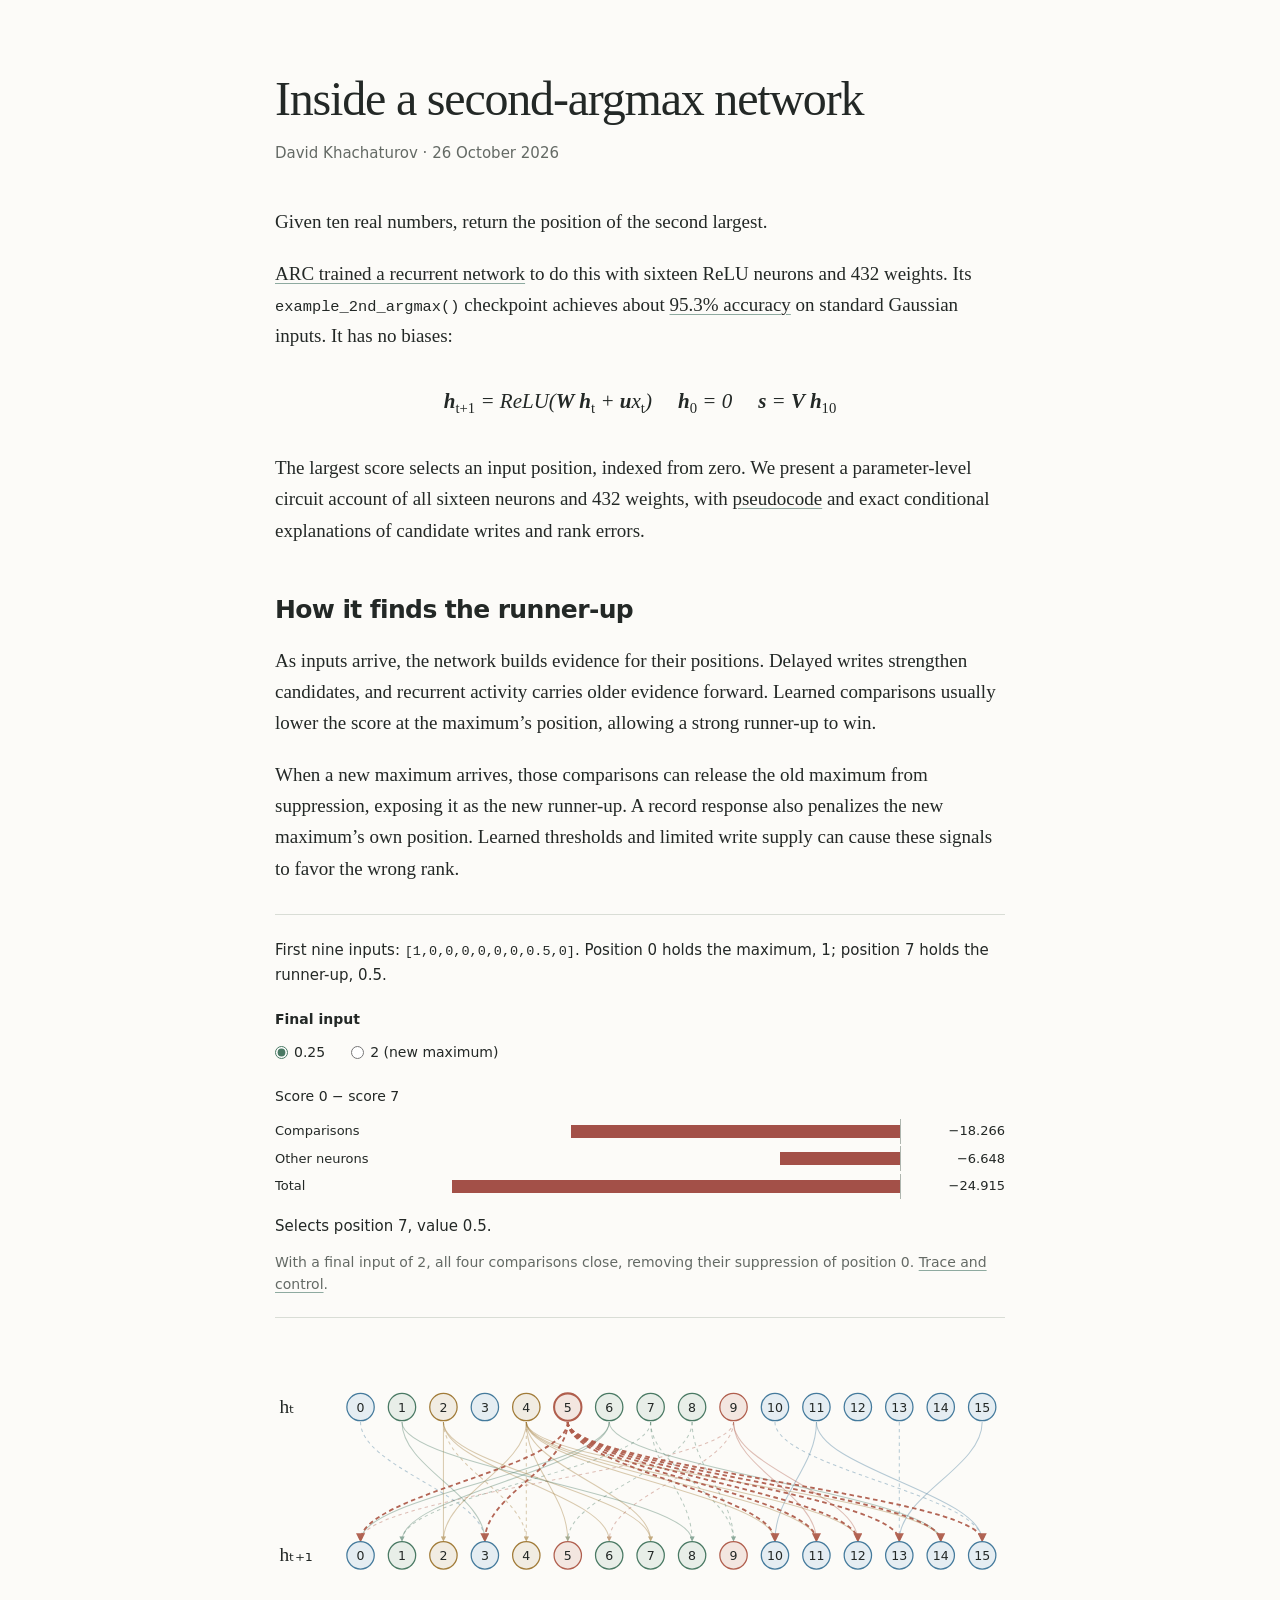
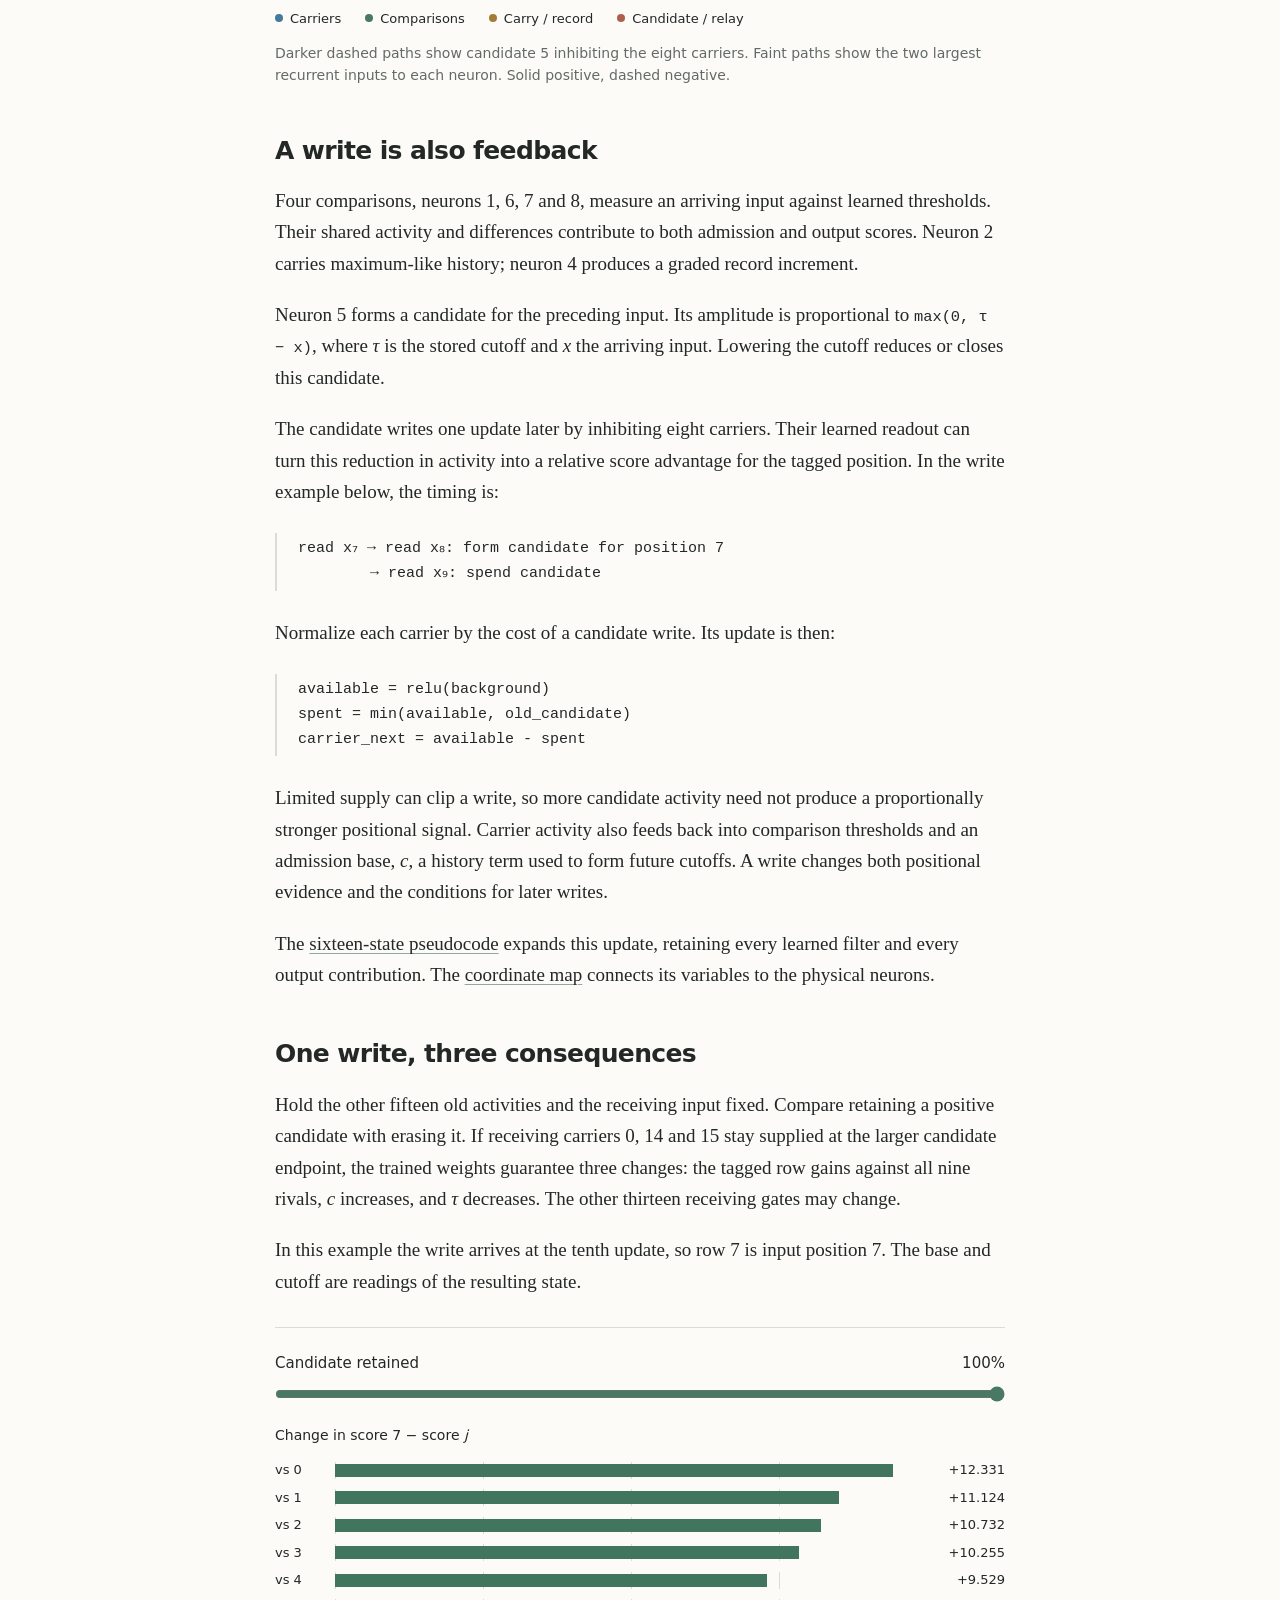
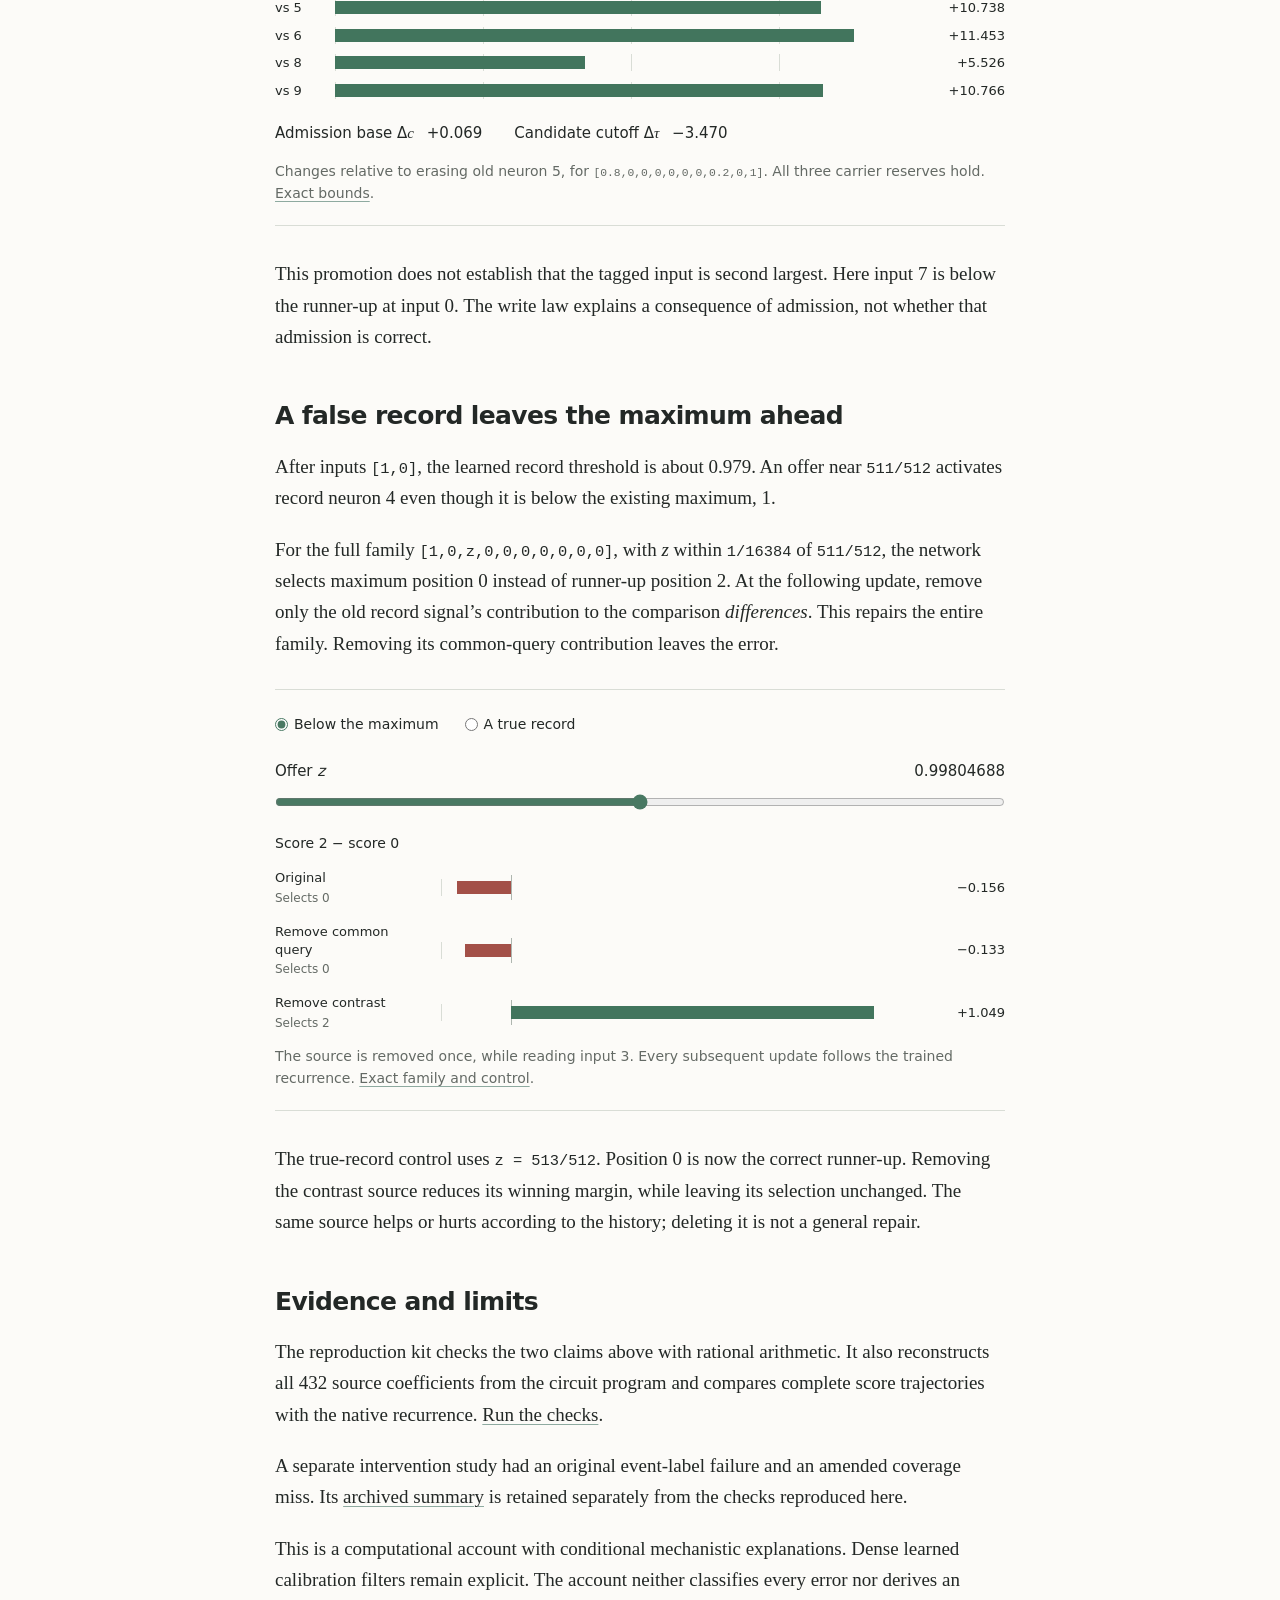
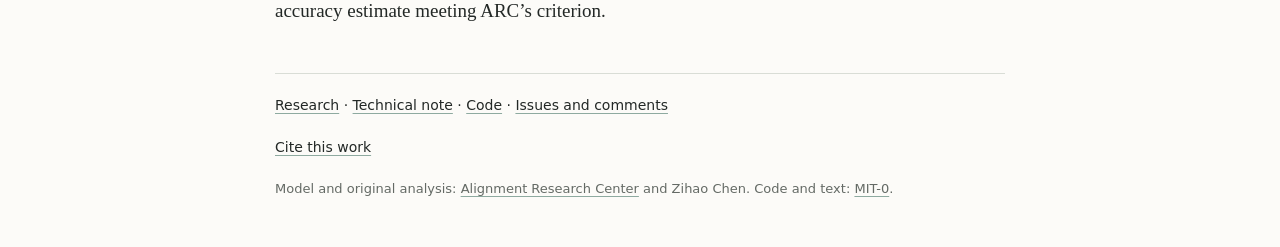
==== commit d2ac3945: "Add publication links and citation metadata" ====
--- a/index.html
+++ b/index.html
@@ -5,6 +5,13 @@
   <meta name="viewport" content="width=device-width, initial-scale=1">
   <meta name="description" content="A circuit account of ARC's 432-parameter recurrent network, with two causal experiments and exact conditional proofs.">
   <title>Inside a second-argmax network</title>
+  <link rel="canonical" href="https://egoistmachines.com/research/inside-second-argmax/">
+  <meta name="author" content="David Khachaturov">
+  <meta property="og:type" content="article">
+  <meta property="og:title" content="Inside a second-argmax network">
+  <meta property="og:description" content="A circuit account of ARC's 432-parameter recurrent network, with two causal experiments and exact conditional proofs.">
+  <meta property="og:url" content="https://egoistmachines.com/research/inside-second-argmax/">
+  <meta property="article:published_time" content="2026-10-26">
   <link rel="stylesheet" href="assets/style.css?v=4">
   <script type="module" src="assets/article.mjs?v=3"></script>
 </head>
@@ -12,7 +19,7 @@
 <main>
   <header>
     <h1>Inside a second-argmax network</h1>
-    <p class="byline">David Khachaturov</p>
+    <p class="byline">David Khachaturov · <time datetime="2026-10-26">26 October 2026</time></p>
   </header>
 
   <p>Given ten real numbers, return the position of the second largest.</p>
@@ -114,14 +121,16 @@
   <p>This is a computational account with conditional mechanistic explanations. Dense learned calibration filters remain explicit. The account neither classifies every error nor derives an accuracy estimate meeting ARC’s criterion.</p>
 
   <footer>
-    <p><a href="technical.html">Technical note and reproduction</a></p>
+    <p><a href="../">Research</a> · <a href="technical.html">Technical note</a> · <a href="https://github.com/Egoist-Machines/inside-second-argmax">Code</a> · <a href="https://github.com/Egoist-Machines/inside-second-argmax/issues">Issues and comments</a></p>
     <details class="citation" id="citation">
       <summary>Cite this work</summary>
       <pre id="citation-text"><code>@misc{khachaturov2026secondargmax,
   author = {Khachaturov, David},
   title = {Inside a second-argmax network},
   year = {2026},
-  howpublished = {Code and research note}
+  date = {2026-10-26},
+  howpublished = {Code and research note},
+  url = {https://egoistmachines.com/research/inside-second-argmax/}
 }</code></pre>
       <button id="copy-citation" type="button">Copy BibTeX</button>
       <a href="CITATION.bib" download>Download</a>
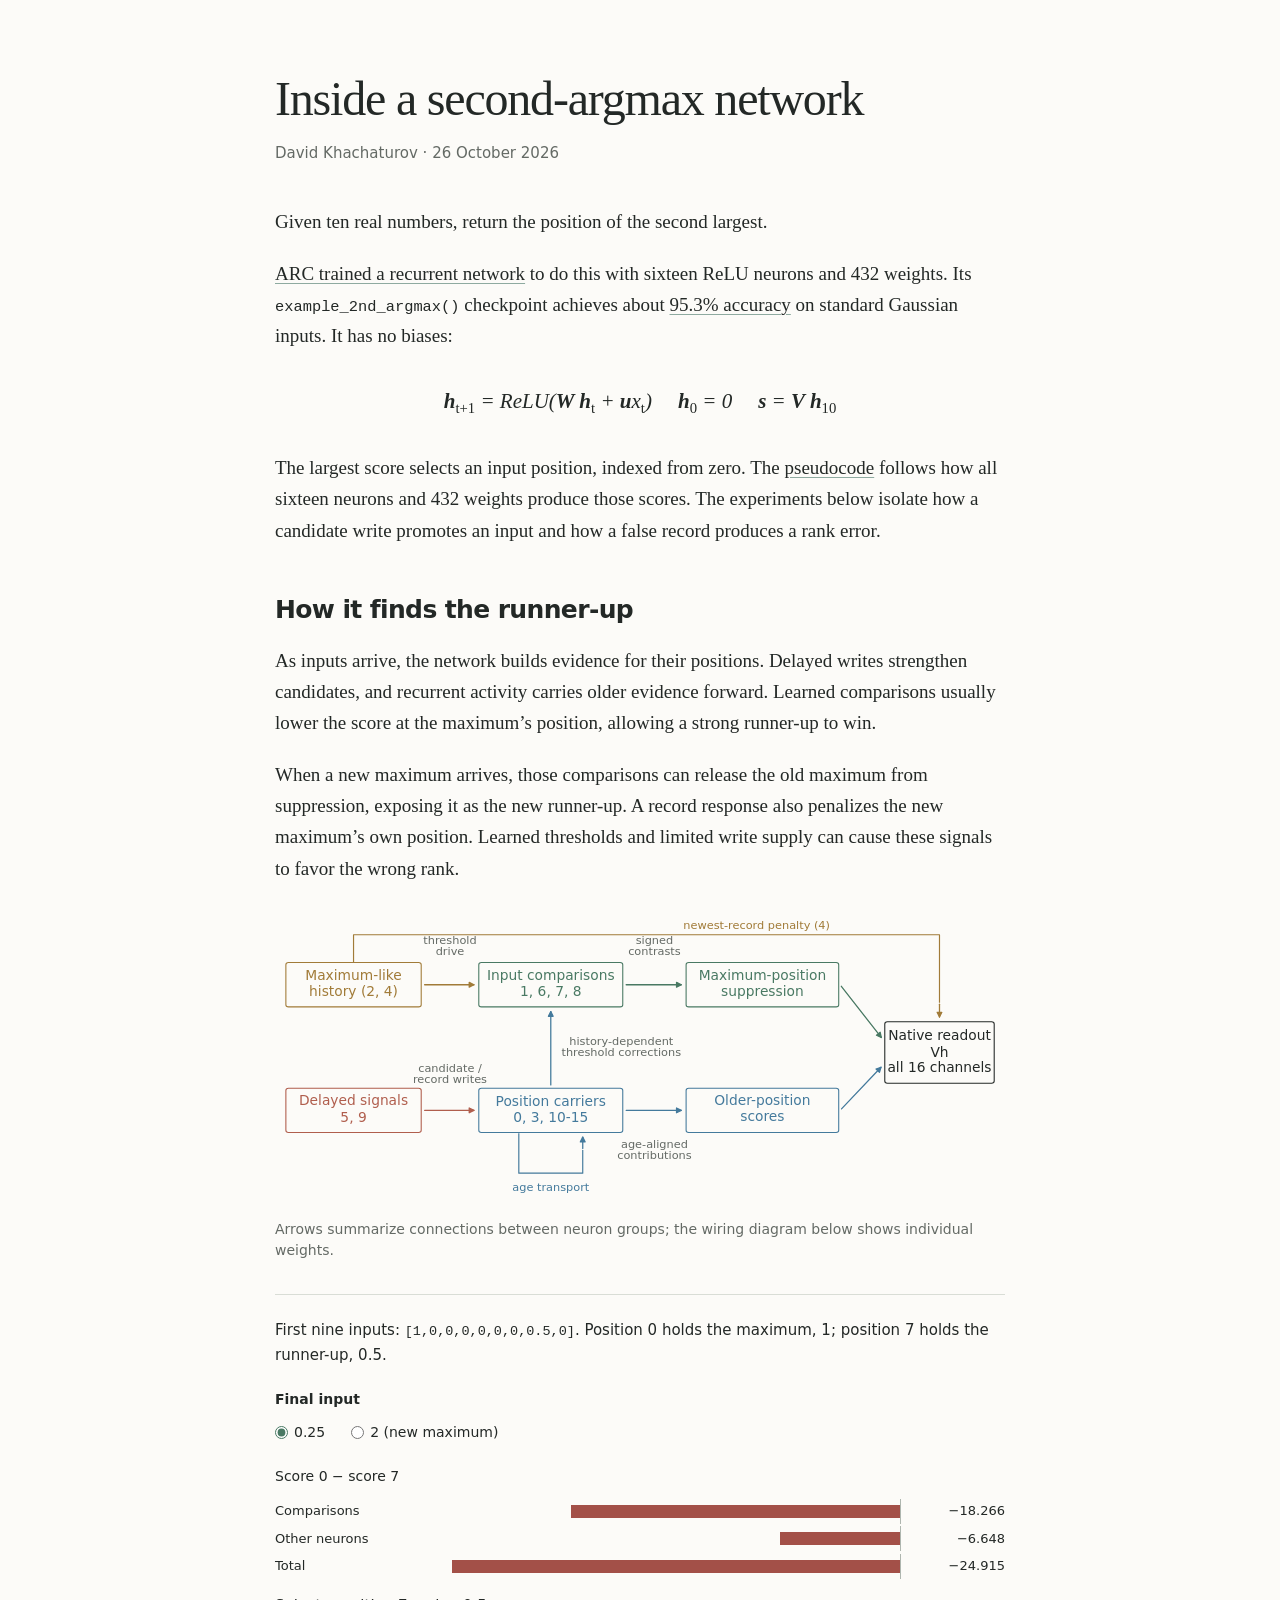
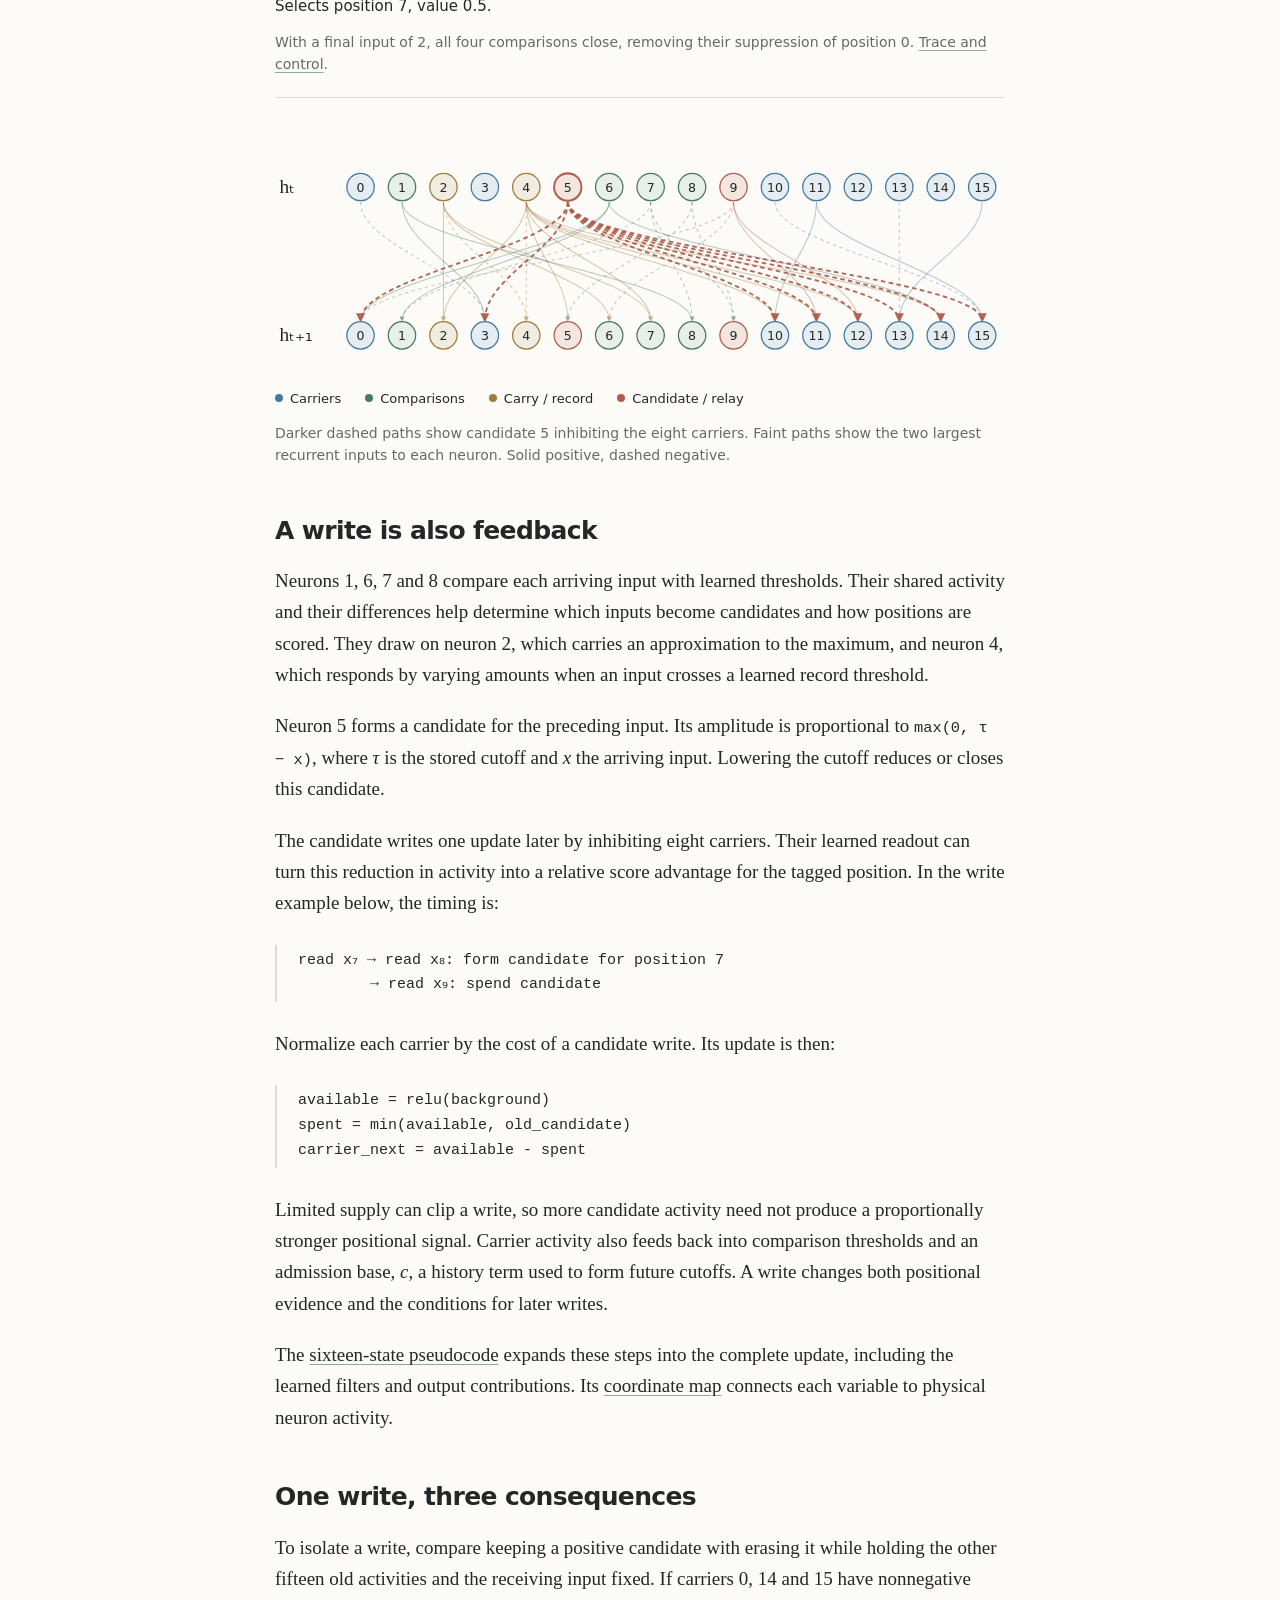
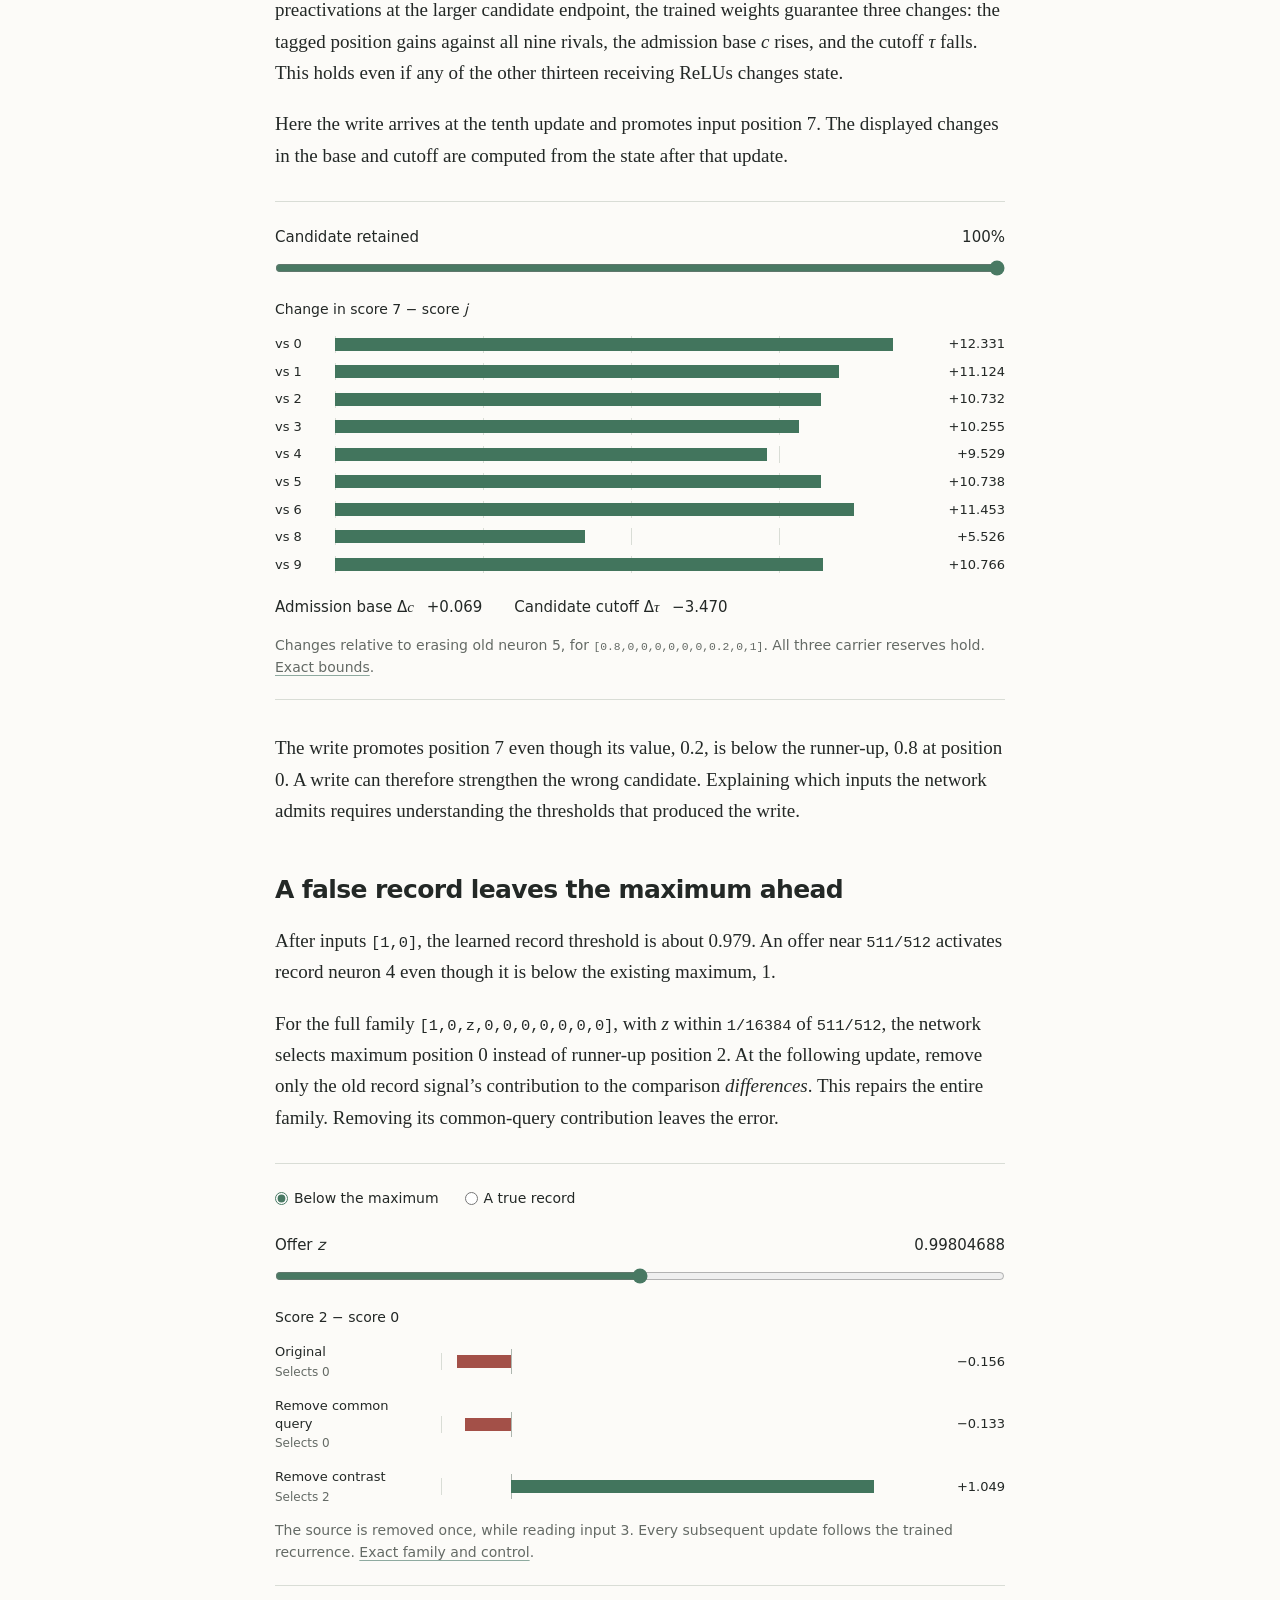
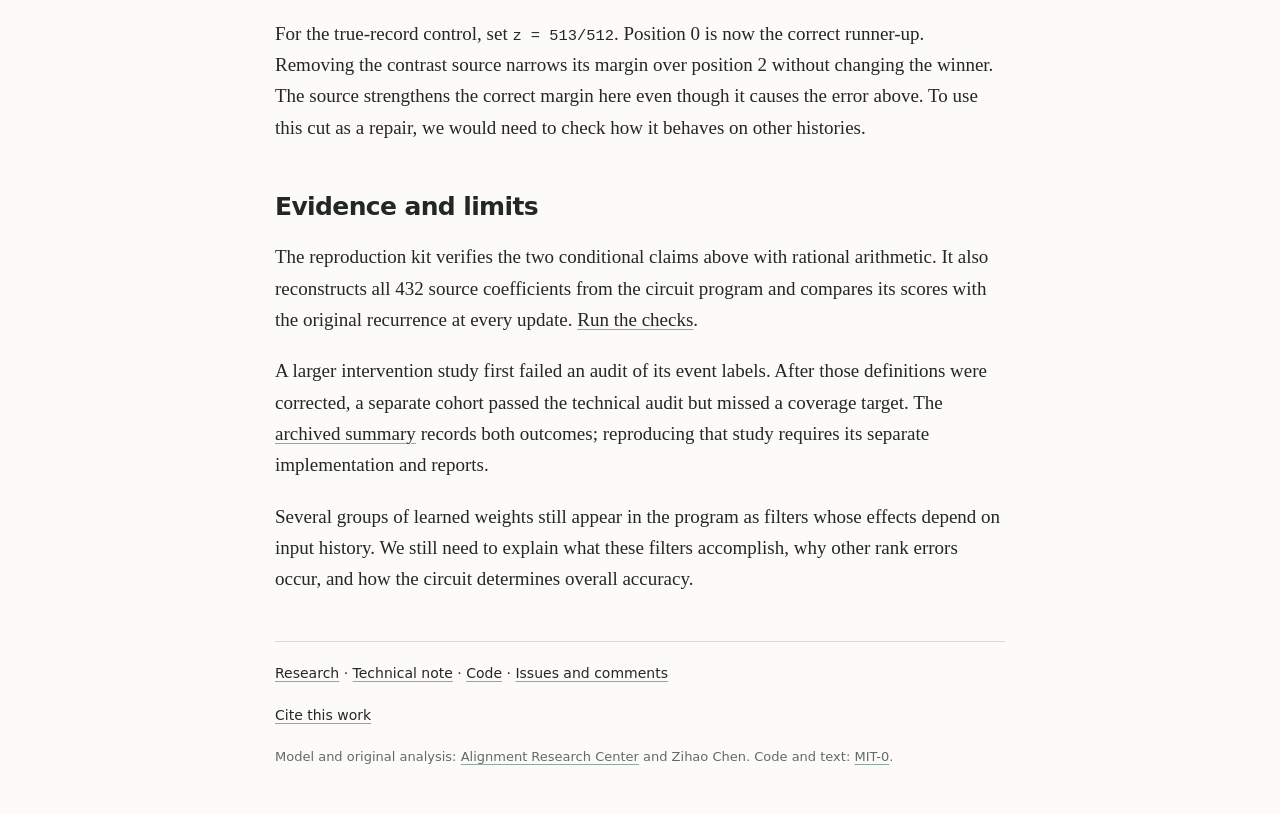
==== commit 0d1e5847: "Restore functional circuit overview and clarify explanations" ====
--- a/index.html
+++ b/index.html
@@ -29,11 +29,16 @@
     <span><b>h</b><sub>0</sub> = 0</span>
     <span><b>s</b> = <b>V h</b><sub>10</sub></span>
   </div>
-  <p>The largest score selects an input position, indexed from zero. We present a parameter-level circuit account of all sixteen neurons and 432 weights, with <a href="pseudocode.html">pseudocode</a> and exact conditional explanations of candidate writes and rank errors.</p>
+  <p>The largest score selects an input position, indexed from zero. The <a href="pseudocode.html">pseudocode</a> follows how all sixteen neurons and 432 weights produce those scores. The experiments below isolate how a candidate write promotes an input and how a false record produces a rank error.</p>
 
   <h2 id="overview">How it finds the runner-up</h2>
   <p>As inputs arrive, the network builds evidence for their positions. Delayed writes strengthen candidates, and recurrent activity carries older evidence forward. Learned comparisons usually lower the score at the maximum’s position, allowing a strong runner-up to win.</p>
   <p>When a new maximum arrives, those comparisons can release the old maximum from suppression, exposing it as the new runner-up. A record response also penalizes the new maximum’s own position. Learned thresholds and limited write supply can cause these signals to favor the wrong rank.</p>
+
+  <figure class="circuit-figure" id="circuit-overview">
+    <img src="assets/circuit-overview.svg?v=1" width="741" height="294" alt="Functional routes through the circuit: maximum-like history drives comparisons, delayed signals feed position carriers, and both routes contribute to the output. Carrier history also feeds back into comparison thresholds.">
+    <figcaption>Arrows summarize connections between neuron groups; the wiring diagram below shows individual weights.</figcaption>
+  </figure>
 
   <figure class="experiment" id="successful-trace">
     <p class="trace-history">First nine inputs: <code>[1,0,0,0,0,0,0,0.5,0]</code>. Position 0 holds the maximum, 1; position 7 holds the runner-up, 0.5.</p>
@@ -61,7 +66,7 @@
   </figure>
 
   <h2>A write is also feedback</h2>
-  <p>Four comparisons, neurons 1, 6, 7 and 8, measure an arriving input against learned thresholds. Their shared activity and differences contribute to both admission and output scores. Neuron 2 carries maximum-like history; neuron 4 produces a graded record increment.</p>
+  <p>Neurons 1, 6, 7 and 8 compare each arriving input with learned thresholds. Their shared activity and their differences help determine which inputs become candidates and how positions are scored. They draw on neuron 2, which carries an approximation to the maximum, and neuron 4, which responds by varying amounts when an input crosses a learned record threshold.</p>
   <p>Neuron 5 forms a candidate for the preceding input. Its amplitude is proportional to <code>max(0, τ − x)</code>, where <i>τ</i> is the stored cutoff and <i>x</i> the arriving input. Lowering the cutoff reduces or closes this candidate.</p>
   <p>The candidate writes one update later by inhibiting eight carriers. Their learned readout can turn this reduction in activity into a relative score advantage for the tagged position. In the write example below, the timing is:</p>
   <pre><code>read x₇ → read x₈: form candidate for position 7
@@ -72,11 +77,11 @@
 spent = min(available, old_candidate)
 carrier_next = available - spent</code></pre>
   <p>Limited supply can clip a write, so more candidate activity need not produce a proportionally stronger positional signal. Carrier activity also feeds back into comparison thresholds and an admission base, <i>c</i>, a history term used to form future cutoffs. A write changes both positional evidence and the conditions for later writes.</p>
-  <p>The <a href="pseudocode.html">sixteen-state pseudocode</a> expands this update, retaining every learned filter and every output contribution. The <a href="technical.html#coordinates">coordinate map</a> connects its variables to the physical neurons.</p>
+  <p>The <a href="pseudocode.html">sixteen-state pseudocode</a> expands these steps into the complete update, including the learned filters and output contributions. Its <a href="technical.html#coordinates">coordinate map</a> connects each variable to physical neuron activity.</p>
 
   <h2>One write, three consequences</h2>
-  <p>Hold the other fifteen old activities and the receiving input fixed. Compare retaining a positive candidate with erasing it. If receiving carriers 0, 14 and 15 stay supplied at the larger candidate endpoint, the trained weights guarantee three changes: the tagged row gains against all nine rivals, <i>c</i> increases, and <i>τ</i> decreases. The other thirteen receiving gates may change.</p>
-  <p>In this example the write arrives at the tenth update, so row 7 is input position 7. The base and cutoff are readings of the resulting state.</p>
+  <p>To isolate a write, compare keeping a positive candidate with erasing it while holding the other fifteen old activities and the receiving input fixed. If carriers 0, 14 and 15 have nonnegative preactivations at the larger candidate endpoint, the trained weights guarantee three changes: the tagged position gains against all nine rivals, the admission base <i>c</i> rises, and the cutoff <i>τ</i> falls. This holds even if any of the other thirteen receiving ReLUs changes state.</p>
+  <p>Here the write arrives at the tenth update and promotes input position 7. The displayed changes in the base and cutoff are computed from the state after that update.</p>
 
   <figure class="experiment" id="write-example">
     <div class="control-line">
@@ -91,7 +96,7 @@
     <noscript><p>The proof and fixed examples are available in the reproduction kit. JavaScript enables the controls.</p></noscript>
   </figure>
 
-  <p>This promotion does not establish that the tagged input is second largest. Here input 7 is below the runner-up at input 0. The write law explains a consequence of admission, not whether that admission is correct.</p>
+  <p>The write promotes position 7 even though its value, 0.2, is below the runner-up, 0.8 at position 0. A write can therefore strengthen the wrong candidate. Explaining which inputs the network admits requires understanding the thresholds that produced the write.</p>
 
   <h2>A false record leaves the maximum ahead</h2>
   <p>After inputs <code>[1,0]</code>, the learned record threshold is about 0.979. An offer near <code>511/512</code> activates record neuron 4 even though it is below the existing maximum, 1.</p>
@@ -113,12 +118,12 @@
     <figcaption>The source is removed once, while reading input 3. Every subsequent update follows the trained recurrence. <a href="technical.html#false-record">Exact family and control</a>.</figcaption>
   </figure>
 
-  <p>The true-record control uses <code>z = 513/512</code>. Position 0 is now the correct runner-up. Removing the contrast source reduces its winning margin, while leaving its selection unchanged. The same source helps or hurts according to the history; deleting it is not a general repair.</p>
+  <p>For the true-record control, set <code>z = 513/512</code>. Position 0 is now the correct runner-up. Removing the contrast source narrows its margin over position 2 without changing the winner. The source strengthens the correct margin here even though it causes the error above. To use this cut as a repair, we would need to check how it behaves on other histories.</p>
 
   <h2>Evidence and limits</h2>
-  <p>The reproduction kit checks the two claims above with rational arithmetic. It also reconstructs all 432 source coefficients from the circuit program and compares complete score trajectories with the native recurrence. <a href="technical.html#reproduce">Run the checks</a>.</p>
-  <p>A separate intervention study had an original event-label failure and an amended coverage miss. Its <a href="technical.html#validation">archived summary</a> is retained separately from the checks reproduced here.</p>
-  <p>This is a computational account with conditional mechanistic explanations. Dense learned calibration filters remain explicit. The account neither classifies every error nor derives an accuracy estimate meeting ARC’s criterion.</p>
+  <p>The reproduction kit verifies the two conditional claims above with rational arithmetic. It also reconstructs all 432 source coefficients from the circuit program and compares its scores with the original recurrence at every update. <a href="technical.html#reproduce">Run the checks</a>.</p>
+  <p>A larger intervention study first failed an audit of its event labels. After those definitions were corrected, a separate cohort passed the technical audit but missed a coverage target. The <a href="technical.html#validation">archived summary</a> records both outcomes; reproducing that study requires its separate implementation and reports.</p>
+  <p>Several groups of learned weights still appear in the program as filters whose effects depend on input history. We still need to explain what these filters accomplish, why other rank errors occur, and how the circuit determines overall accuracy.</p>
 
   <footer>
     <p><a href="../">Research</a> · <a href="technical.html">Technical note</a> · <a href="https://github.com/Egoist-Machines/inside-second-argmax">Code</a> · <a href="https://github.com/Egoist-Machines/inside-second-argmax/issues">Issues and comments</a></p>
